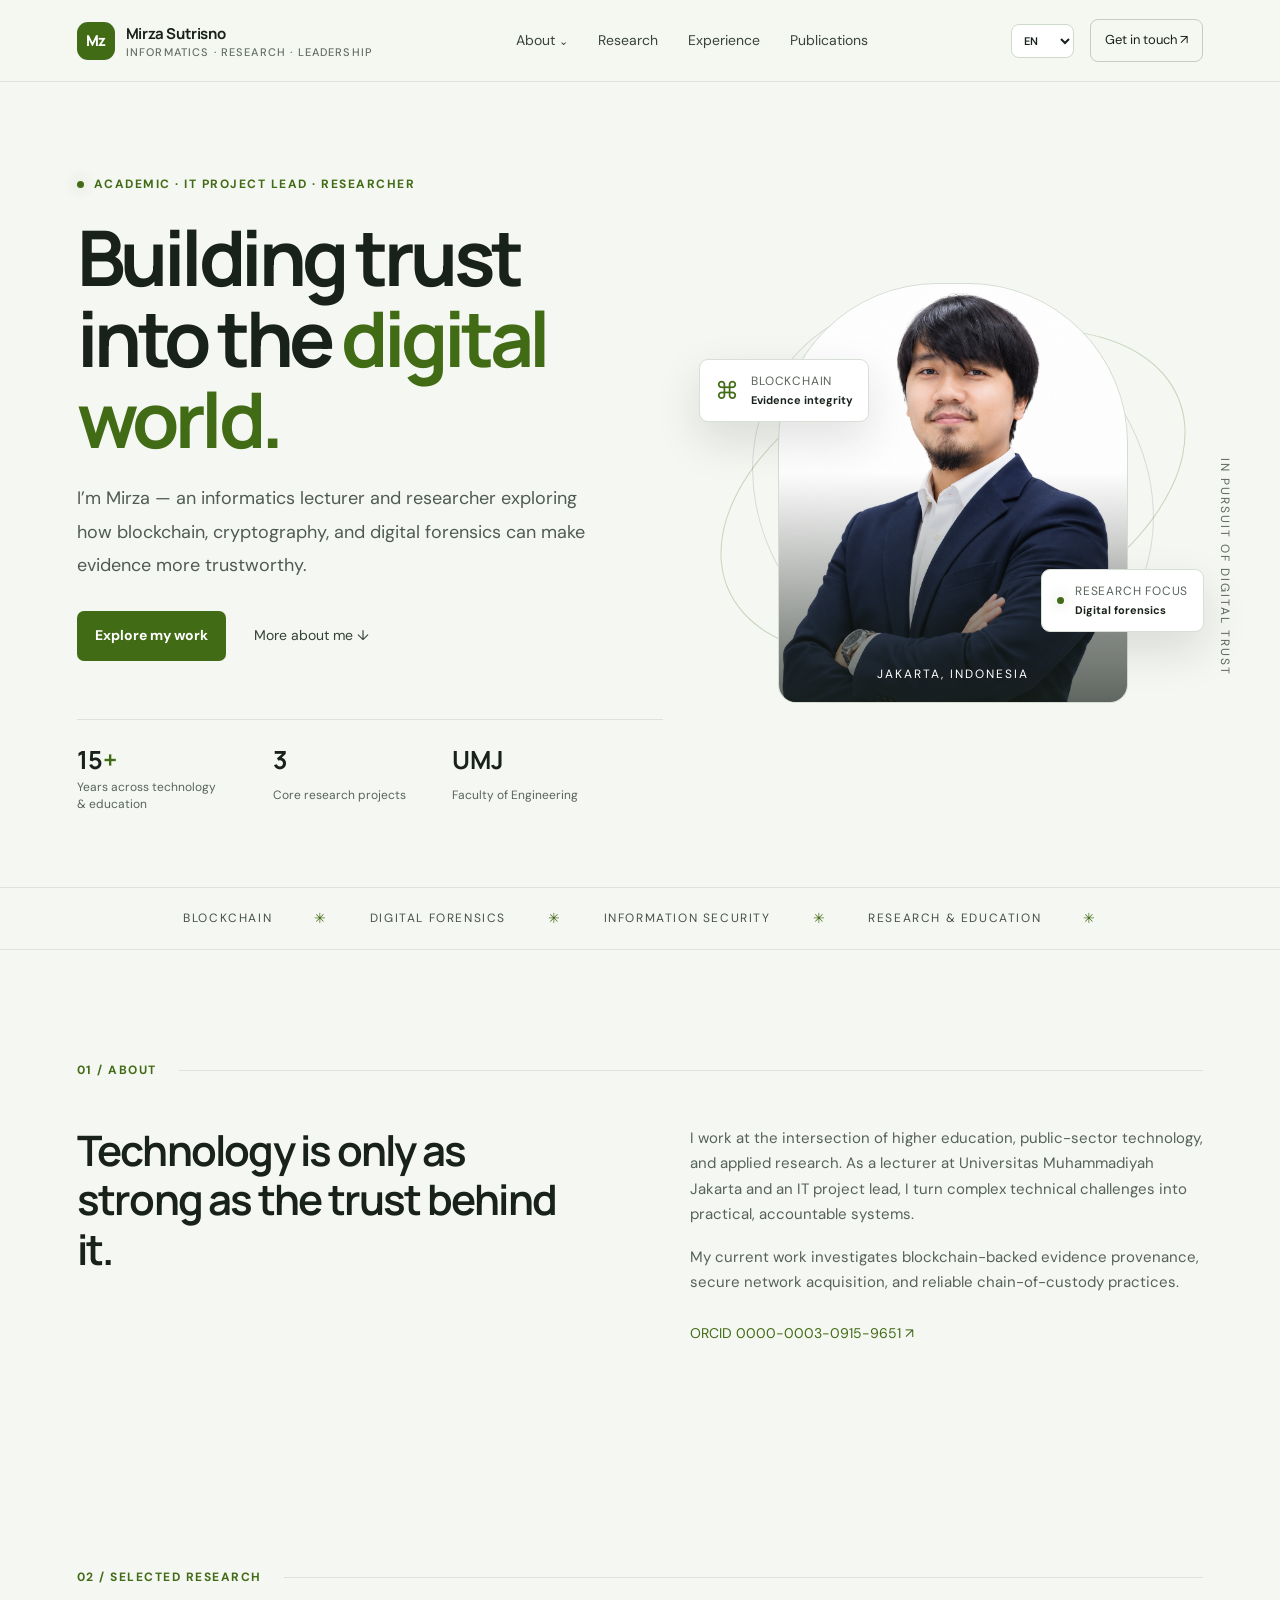
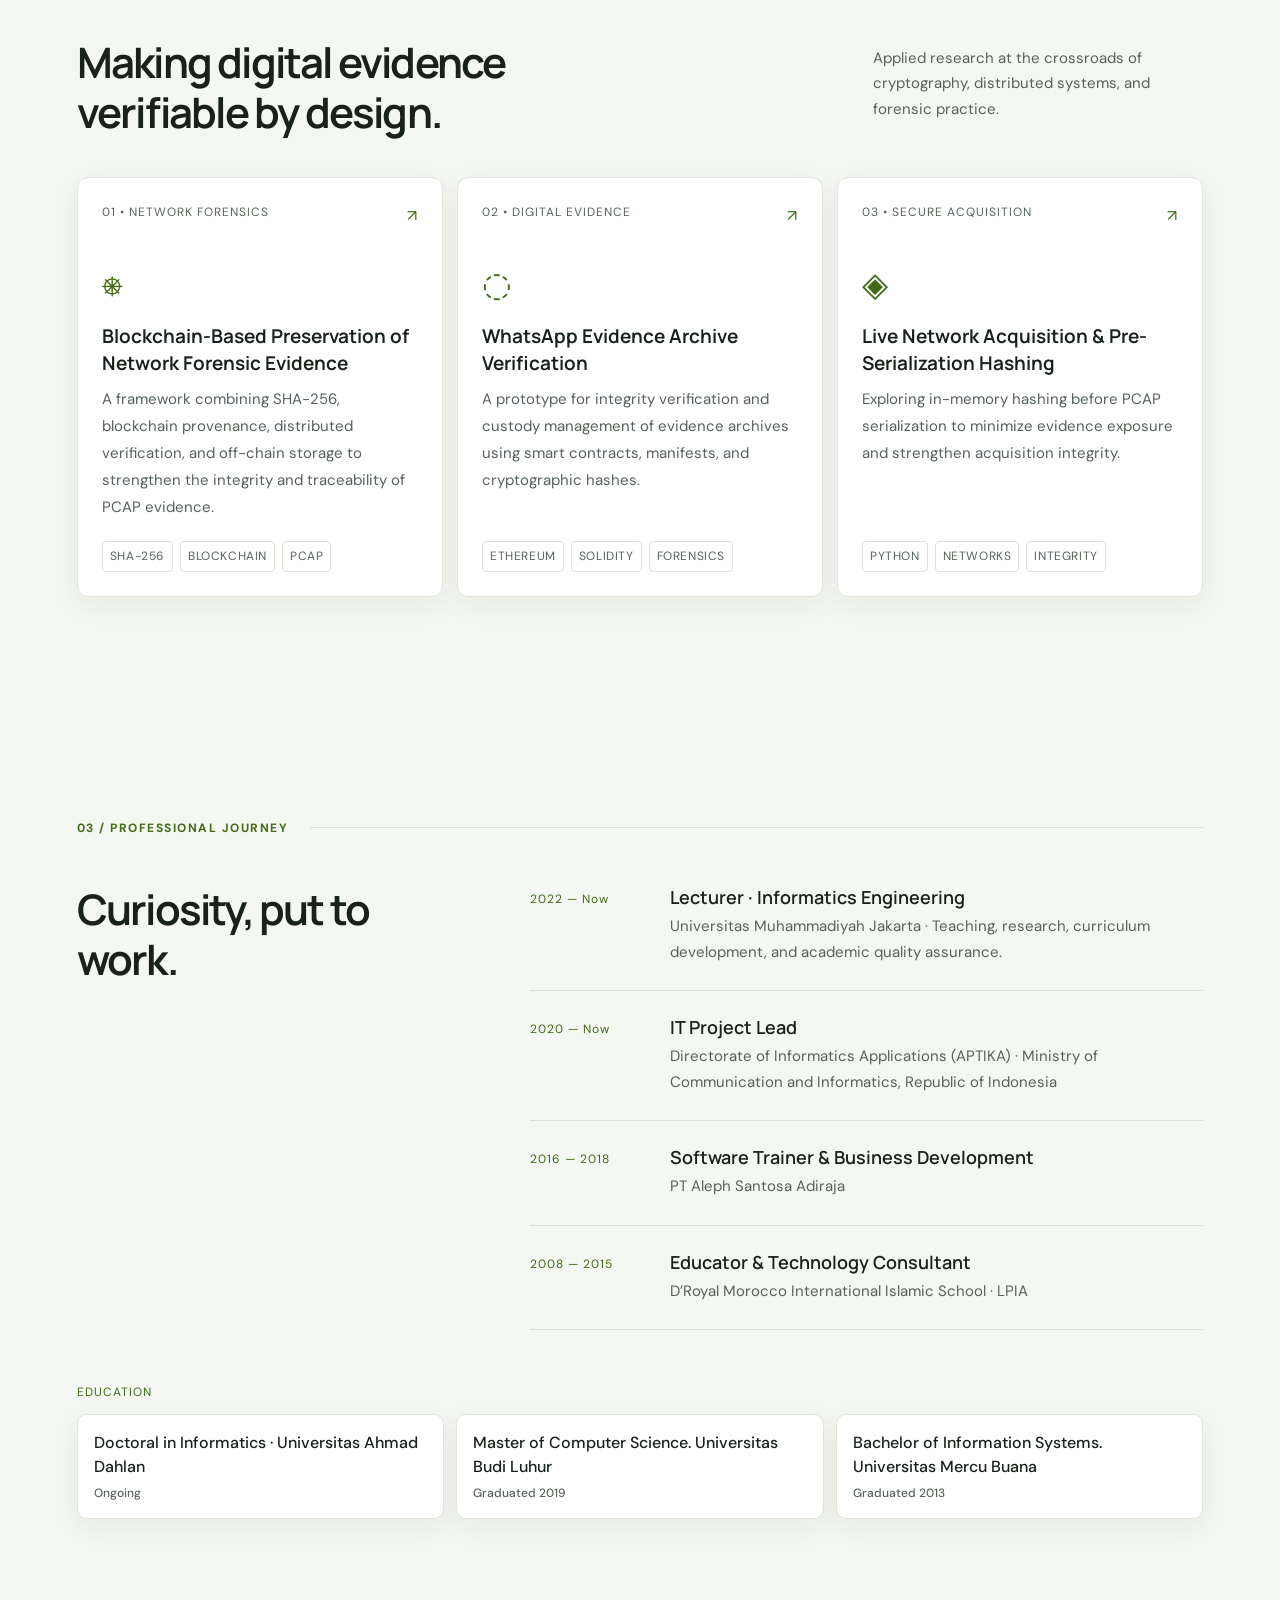
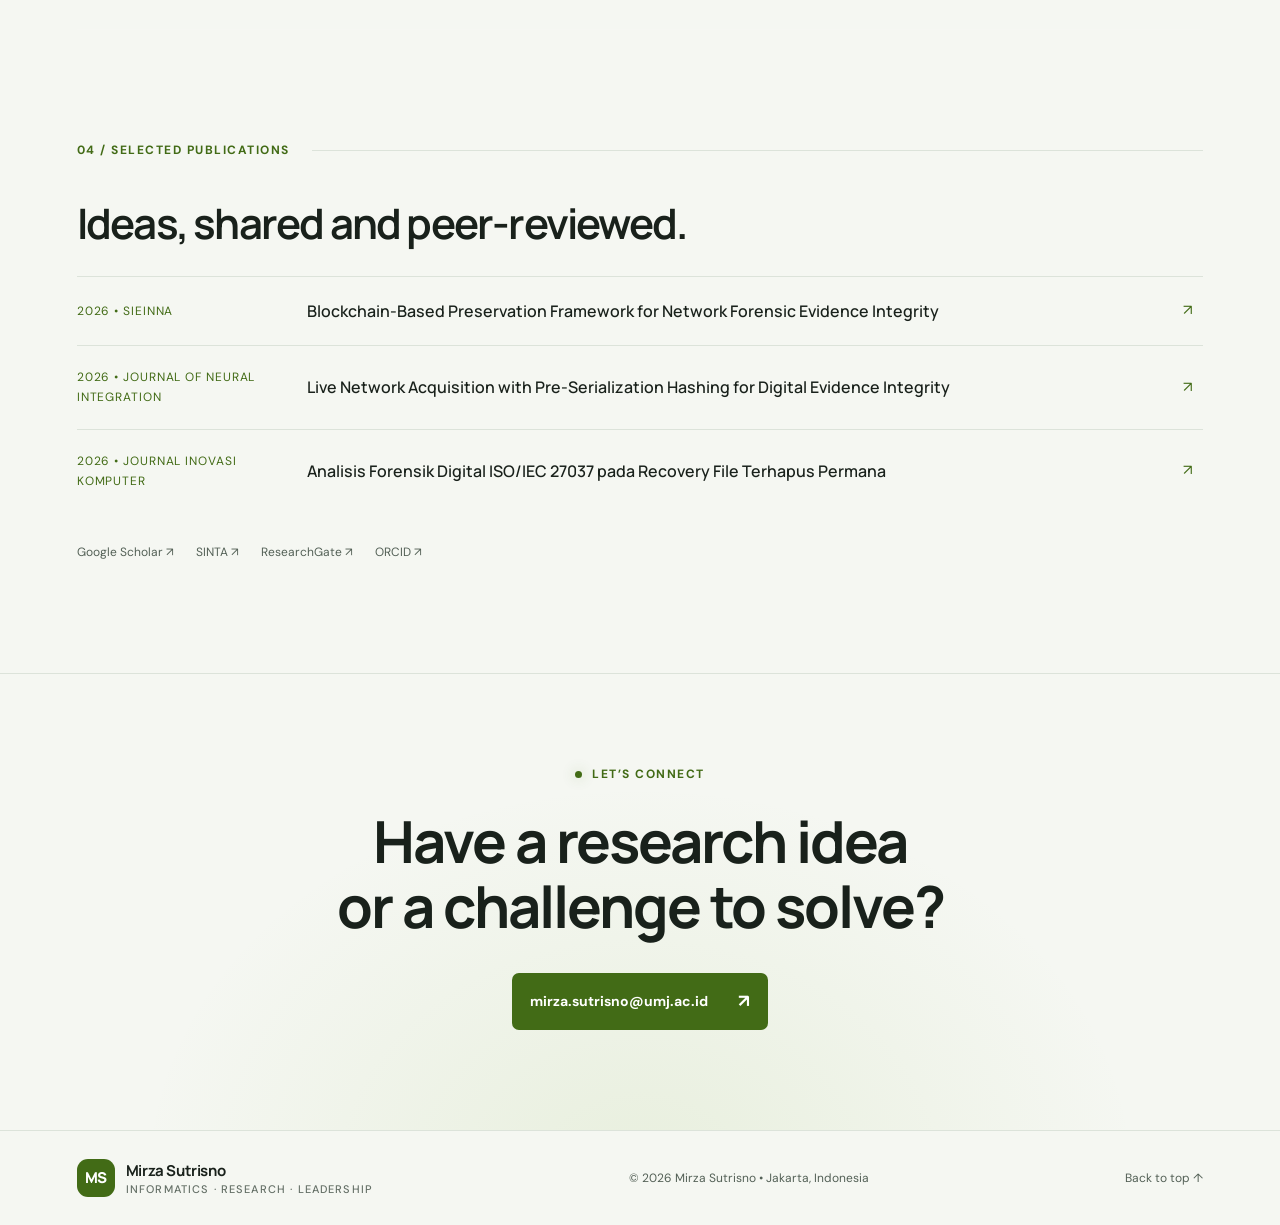
==== index.html @ 34cde89b "Remove education icons from the index page while preserving the page layout" ====
<!doctype html>
<html lang="en">
<head>
<meta charset="utf-8"><meta name="viewport" content="width=device-width, initial-scale=1"><meta name="theme-color" content="#111318"><meta name="description" content="Mirza Sutrisno — lecturer, IT project lead, and informatics researcher specializing in blockchain and digital forensics."><title>Mirza Sutrisno | Informatics, Integrity & Innovation</title><link rel="icon" type="image/png" href="favicon.png"><link rel="preconnect" href="https://fonts.googleapis.com"><link rel="preconnect" href="https://fonts.gstatic.com" crossorigin><link href="https://fonts.googleapis.com/css2?family=DM+Sans:wght@400;500;700;800&family=Manrope:wght@400;500;600;700;800&display=swap" rel="stylesheet"><link rel="stylesheet" href="assets/css/site.css?v=105f255"><script defer src="assets/js/site.js"></script>
<style>
.nav-dropdown{position:relative;display:inline-block}
.nav-dropdown>summary{list-style:none;cursor:pointer}
.nav-dropdown>summary::-webkit-details-marker{display:none}
.nav-dropdown>summary::after{content:'⌄';margin-left:.35em;font-size:.8em}
.nav-dropdown-menu{position:absolute;z-index:20;top:100%;left:0;min-width:9rem;padding:.45rem;background:var(--panel,#181a21);border:1px solid var(--line,#30323a);border-radius:.5rem;box-shadow:0 12px 30px #0006}
.nav-dropdown-menu a{display:block;padding:.6rem .75rem;white-space:nowrap}
.nav-dropdown-menu a:hover,.nav-dropdown-menu a:focus-visible{background:var(--line,#30323a);border-radius:.3rem}
</style>
</head>
<body><header class="top"><a class="brand" href="#home"><span class="brand-mark">Mz</span><span>Mirza Sutrisno<span class="brand-sub">INFORMATICS · RESEARCH · LEADERSHIP</span></span></a><nav><details class="nav-dropdown"><summary>About</summary><div class="nav-dropdown-menu"><a href="#about" data-i="navAbout">About</a><a href="teaching.html" data-i="navTeaching">Teaching</a></div></details><a href="#work" data-i="navWork">Research</a><a href="#experience" data-i="navExperience">Experience</a><a href="#publications" data-i="navPublications">Publications</a></nav><div class="tools"><select id="language" aria-label="Choose language"><option value="en">EN</option><option value="id">ID</option><option value="ar">عربي</option></select><a class="contact-btn" href="mailto:mirza.sutrisno@umj.ac.id" data-i="contact">Get in touch ↗</a><button class="menu" aria-label="Open menu">☰</button></div></header>
<main id="home"><section class="hero"><div class="hero-copy"><div class="eyebrow"><span class="dot"></span><span data-i="available">ACADEMIC · IT PROJECT LEAD · RESEARCHER</span></div><h1 data-i="headline">Building trust<br>into the <em>digital world.</em></h1><p class="lead" data-i="intro">I’m Mirza — an informatics lecturer and researcher exploring how blockchain, cryptography, and digital forensics can make evidence more trustworthy.</p><div class="hero-actions"><a class="primary" href="#work" data-i="explore">Explore my work <span>↗</span></a><a class="text-link" href="#about" data-i="more">More about me ↓</a></div><div class="metrics"><div><strong>15<span>+</span></strong><small data-i="years">Years across technology & education</small></div><div><strong>3</strong><small data-i="focus">Core research projects</small></div><div><strong>UMJ</strong><small data-i="faculty">Faculty of Engineering</small></div></div></div><div class="hero-art"><div class="orbit orbit-one"></div><div class="orbit orbit-two"></div><div class="portrait"><img src="assets/images/mirza.png" alt="Portrait of Mirza Sutrisno"><span class="portrait-tag">JAKARTA, INDONESIA</span></div><div class="float-card card-a"><span class="card-icon">⌘</span><span>BLOCKCHAIN<br><b>Evidence integrity</b></span></div><div class="float-card card-b"><span class="pulse"></span><span>RESEARCH FOCUS<br><b>Digital forensics</b></span></div><div class="vertical-label">IN PURSUIT OF DIGITAL TRUST</div></div></section>
<section class="ticker"><span>BLOCKCHAIN</span><i>✳</i><span>DIGITAL FORENSICS</span><i>✳</i><span>INFORMATION SECURITY</span><i>✳</i><span>RESEARCH & EDUCATION</span><i>✳</i></section>
<section class="section about" id="about"><div class="section-label"><span>01 / <span data-i="about">ABOUT</span></span><span class="rule"></span></div><div class="about-grid"><h2 data-i="aboutTitle">Technology is only as strong as the trust behind it.</h2><div><p data-i="aboutText">I work at the intersection of higher education, public-sector technology, and applied research. As a lecturer at Universitas Muhammadiyah Jakarta and an IT project lead, I turn complex technical challenges into practical, accountable systems.</p><p data-i="aboutText2">My current work investigates blockchain-backed evidence provenance, secure network acquisition, and reliable chain-of-custody practices.</p><a class="text-link" href="https://orcid.org/0000-0003-0915-9651" target="_blank" rel="noreferrer">ORCID 0000-0003-0915-9651 ↗</a></div></div></section>
<section class="section research" id="work"><div class="section-label"><span>02 / <span data-i="research">SELECTED RESEARCH</span></span><span class="rule"></span></div><div class="section-heading"><h2 data-i="researchTitle">Making digital evidence<br>verifiable by design.</h2><p data-i="researchLead">Applied research at the crossroads of cryptography, distributed systems, and forensic practice.</p></div><div class="projects"><article class="project"><div class="project-top"><span>01 • NETWORK FORENSICS</span><span>↗</span></div><div class="project-glyph">⎈</div><h3 data-i="proj1">Blockchain-Based Preservation of Network Forensic Evidence</h3><p data-i="proj1d">A framework combining SHA-256, blockchain provenance, distributed verification, and off-chain storage to strengthen the integrity and traceability of PCAP evidence.</p><div class="chips"><span>SHA-256</span><span>BLOCKCHAIN</span><span>PCAP</span></div></article><article class="project"><div class="project-top"><span>02 • DIGITAL EVIDENCE</span><span>↗</span></div><div class="project-glyph">◌</div><h3 data-i="proj2">WhatsApp Evidence Archive Verification</h3><p data-i="proj2d">A prototype for integrity verification and custody management of evidence archives using smart contracts, manifests, and cryptographic hashes.</p><div class="chips"><span>ETHEREUM</span><span>SOLIDITY</span><span>FORENSICS</span></div></article><article class="project"><div class="project-top"><span>03 • SECURE ACQUISITION</span><span>↗</span></div><div class="project-glyph">◈</div><h3 data-i="proj3">Live Network Acquisition & Pre-Serialization Hashing</h3><p data-i="proj3d">Exploring in-memory hashing before PCAP serialization to minimize evidence exposure and strengthen acquisition integrity.</p><div class="chips"><span>PYTHON</span><span>NETWORKS</span><span>INTEGRITY</span></div></article></div></section>
<section class="section experience" id="experience"><div class="section-label"><span>03 / <span data-i="journey">PROFESSIONAL JOURNEY</span></span><span class="rule"></span></div><div class="journey-grid"><h2 data-i="journeyTitle">Curiosity, put to work.</h2><div class="timeline"><article><time>2022 — Now</time><div><h3>Lecturer · Informatics Engineering</h3><p>Universitas Muhammadiyah Jakarta · Teaching, research, curriculum development, and academic quality assurance.</p></div></article><article><time>2020 — Now</time><div><h3>IT Project Lead</h3><p>Directorate of Informatics Applications (APTIKA) · Ministry of Communication and Informatics, Republic of Indonesia</p></div></article><article><time>2016 — 2018</time><div><h3>Software Trainer & Business Development</h3><p>PT Aleph Santosa Adiraja</p></div></article><article><time>2008 — 2015</time><div><h3>Educator & Technology Consultant</h3><p>D’Royal Morocco International Islamic School · LPIA</p></div></article></div></div><div class="education"><span data-i="education">EDUCATION</span><b>Doctoral in Informatics · Universitas Ahmad Dahlan <small>Ongoing</small></b><b>Master of Computer Science. Universitas Budi Luhur <small>Graduated 2019</small></b><b>Bachelor of Information Systems. Universitas Mercu Buana <small>Graduated 2013</small></b></div></section>
<section class="section publications" id="publications"><div class="section-label"><span>04 / <span data-i="pub">SELECTED PUBLICATIONS</span></span><span class="rule"></span></div><h2 data-i="pubTitle">Ideas, shared and peer-reviewed.</h2><a class="publication" href="https://doi.org/10.47637/sieinna.v7i1.2377" target="_blank" rel="noreferrer"><span>2026 • SIEINNA</span><b>Blockchain-Based Preservation Framework for Network Forensic Evidence Integrity</b><i>↗</i></a><a class="publication" href="https://garuda.kemdikbud.go.id/documents/detail/6599410" target="_blank" rel="noreferrer"><span>2026 • JOURNAL OF NEURAL INTEGRATION</span><b>Live Network Acquisition with Pre-Serialization Hashing for Digital Evidence Integrity</b><i>↗</i></a><a class="publication" href="https://doi.org/10.71200/hnkx0k70" target="_blank" rel="noreferrer"><span>2026 • JOURNAL INOVASI KOMPUTER</span><b>Analisis Forensik Digital ISO/IEC 27037 pada Recovery File Terhapus Permana</b><i>↗</i></a><div class="profile-links"><a href="https://scholar.google.com/citations?hl=en&amp;user=tQG1NGcAAAJ" target="_blank" rel="noreferrer">Google Scholar ↗</a><a href="https://sinta.kemdikbud.go.id/authors/profile/6829039/" target="_blank" rel="noreferrer">SINTA ↗</a><a href="https://www.researchgate.net/profile/Mirza-Sutrisno" target="_blank" rel="noreferrer">ResearchGate ↗</a><a href="https://orcid.org/0000-0003-0915-9651" target="_blank" rel="noreferrer">ORCID ↗</a></div></section>
<section class="closing"><div class="eyebrow"><span class="dot"></span><span data-i="connect">LET’S CONNECT</span></div><h2 data-i="closing">Have a research idea<br>or a challenge to solve?</h2><a href="mailto:mirza.sutrisno@umj.ac.id" class="primary">mirza.sutrisno@umj.ac.id <span>↗</span></a></section></main><footer><a class="brand" href="#home"><span class="brand-mark">MS</span><span>Mirza Sutrisno<span class="brand-sub">INFORMATICS · RESEARCH · LEADERSHIP</span></span></a><span>© <span id="year"></span> Mirza Sutrisno • Jakarta, Indonesia</span><a href="#home" data-i="top">Back to top ↗</a></footer><button id="back-to-top" type="button" aria-label="Scroll back to top" title="Scroll back to top">↗</button></body>
</html>
---- assets/css/site.css ----
@import url('https://fonts.googleapis.com/css2?family=DM+Sans:wght@400;500;600;700&family=Manrope:wght@400;500;600;700;800&display=swap');
:root{--bg:#111318;--panel:#181a21;--text:#f2f2ee;--muted:#a2a4ae;--line:#30323a;--lime:#c7f36a;--mono:'DM Sans',sans-serif;--display:'Manrope',sans-serif}*{box-sizing:border-box}html{scroll-behavior:smooth;scroll-padding-top:90px}body{margin:0;background:var(--bg);color:var(--text);font-family:var(--mono);font-size:15px;line-height:1.7}a{color:inherit;text-decoration:none}.top{height:82px;padding:0 max(calc((100vw - 1200px)/2),6%);display:flex;align-items:center;justify-content:space-between;border-bottom:1px solid #ffffff12;position:sticky;top:0;background:#111318ed;backdrop-filter:blur(14px);z-index:10}.brand{display:flex;align-items:center;gap:11px;font:700 15px var(--display);letter-spacing:-.4px}.brand-mark{width:38px;height:38px;border-radius:11px;background:var(--lime);color:#151710;display:grid;place-items:center;font-weight:800}.brand-sub{display:block;font:500 8px var(--mono);color:var(--muted);letter-spacing:1.15px;margin-top:1px}.top nav{display:flex;gap:30px;color:#c8c8cc;font-size:12px}.top nav a:hover,.text-link:hover{color:var(--lime)}.tools{display:flex;align-items:center;gap:16px}select{background:#202127;color:var(--text);border:1px solid var(--line);border-radius:8px;padding:8px;font:600 11px var(--mono)}.contact-btn{border:1px solid #ffffff30;padding:9px 14px;border-radius:8px;font-size:11px}.contact-btn:hover{background:var(--lime);color:#111}.menu{display:none}.hero{max-width:1200px;margin:auto;min-height:660px;padding:92px 0 74px;display:grid;grid-template-columns:1.08fr .92fr;align-items:center;gap:40px}.eyebrow{color:var(--lime);letter-spacing:1.5px;font-size:10px;font-weight:700;display:flex;align-items:center;gap:10px}.dot,.pulse{width:7px;height:7px;border-radius:50%;background:var(--lime);box-shadow:0 0 14px #c7f36a9c}.hero h1{font:700 clamp(48px,6vw,78px)/1.05 var(--display);letter-spacing:-4.5px;margin:23px 0}.hero h1 em{font-style:normal;color:var(--lime)}.lead{max-width:510px;font-size:16px;color:#b7b8bf;line-height:1.85}.hero-actions{display:flex;align-items:center;gap:28px;margin-top:29px}.primary{display:inline-flex;align-items:center;gap:30px;padding:13px 18px;background:var(--lime);color:#171a11;border-radius:7px;font-size:12px;font-weight:700}.primary span{font-size:18px}.text-link{font-size:12px;color:#ddd}.metrics{display:flex;gap:46px;border-top:1px solid var(--line);margin-top:58px;padding-top:22px}.metrics div{display:grid;gap:2px}.metrics strong{font:700 25px var(--display)}.metrics strong span{color:var(--lime)}.metrics small{font-size:10px;color:var(--muted);max-width:125px;line-height:1.4}.hero-art{height:440px;position:relative;display:grid;place-items:center}.portrait{width:310px;height:370px;position:relative;z-index:1;overflow:hidden;border-radius:160px 160px 18px 18px;background:#252932;border:1px solid #ffffff20}.portrait img{width:100%;height:100%;object-fit:cover;object-position:center 25%;filter:grayscale(100%);opacity:.87}.portrait:after{content:'';position:absolute;inset:45% 0 0;background:linear-gradient(transparent,#111318)}.portrait-tag{position:absolute;bottom:18px;left:0;right:0;text-align:center;z-index:2;font-size:9px;letter-spacing:2px;color:#e1e2da}.orbit{position:absolute;border:1px solid #c7f36a31;border-radius:50%;transform:rotate(-23deg)}.orbit-one{width:490px;height:290px}.orbit-two{width:420px;height:370px;transform:rotate(38deg);border-color:#ffffff13}.float-card{position:absolute;z-index:3;background:#23252b;border:1px solid #ffffff1b;padding:12px 15px;border-radius:9px;display:flex;align-items:center;gap:11px;box-shadow:0 18px 45px #0006;font-size:8px;letter-spacing:.8px;color:#a9aab1;line-height:1.55}.float-card b{font-size:11px;color:#f4f4f0;letter-spacing:0}.card-icon{font-size:24px;color:var(--lime)}.card-a{left:-4px;top:86px}.card-b{right:-1px;bottom:81px}.pulse{display:inline-block}.vertical-label{position:absolute;right:-32px;top:42%;writing-mode:vertical-rl;letter-spacing:2px;font-size:8px;color:#797b84}.ticker{border-block:1px solid var(--line);display:flex;align-items:center;justify-content:center;gap:42px;padding:19px 5%;color:#bfc0c5;font-size:9px;letter-spacing:1.6px;white-space:nowrap;overflow:hidden}.ticker i{font-style:normal;color:var(--lime);font-size:14px}.section{max-width:1200px;margin:auto;padding:110px 0}.section-label{display:flex;align-items:center;gap:22px;font-size:9px;letter-spacing:1.5px;color:var(--lime);font-weight:700}.rule{height:1px;background:var(--line);flex:1}.about-grid{display:grid;grid-template-columns:1fr 1fr;gap:100px;margin-top:45px}.section h2{font:650 42px/1.18 var(--display);letter-spacing:-1.8px;margin:0}.about-grid p{color:#aeb0b8;margin:0 0 17px;font-size:14px}.about-grid .text-link{display:inline-block;margin-top:9px;color:var(--lime)}.research{border-top:1px solid #ffffff0c}.section-heading{display:flex;align-items:end;justify-content:space-between;margin:43px 0 40px}.section-heading p{max-width:330px;color:var(--muted);font-size:12px}.projects{display:grid;grid-template-columns:repeat(3,1fr);gap:14px}.project{background:var(--panel);border:1px solid #ffffff0d;border-radius:11px;padding:24px;min-height:320px;display:flex;flex-direction:column;transition:transform .2s,border-color .2s}.project:hover{transform:translateY(-4px);border-color:#c7f36a70}.project-top{display:flex;justify-content:space-between;color:#a2a4ab;font-size:8px;letter-spacing:1px}.project-top span+span{color:var(--lime);font-size:16px}.project-glyph{font-size:34px;color:var(--lime);margin:27px 0 9px}.project h3{font:650 17px/1.4 var(--display);margin:0 0 10px}.project p{color:#a2a4ab;font-size:11px;line-height:1.8;margin:0 0 20px}.chips{margin-top:auto;display:flex;gap:7px;flex-wrap:wrap}.chips span{font-size:8px;color:#c9cbd0;border:1px solid #ffffff1a;padding:4px 7px;border-radius:4px;letter-spacing:.6px}.experience{border-top:1px solid #ffffff0c}.journey-grid{display:grid;grid-template-columns:.7fr 1.3fr;gap:90px;margin-top:47px}.timeline article{display:grid;grid-template-columns:120px 1fr;gap:20px;padding:0 0 25px;margin-bottom:24px;border-bottom:1px solid var(--line)}.timeline time{font-size:9px;color:var(--lime);letter-spacing:1px;padding-top:4px}.timeline h3{font:600 16px var(--display);margin:0 0 5px}.timeline p{font-size:11px;color:var(--muted);margin:0}.education{margin:12px 0 0 41%;border-top:1px solid var(--line);padding-top:20px;display:flex;align-items:center;gap:26px;font-size:11px}.education>span{color:var(--lime);font-size:9px;letter-spacing:1px}.education b{font-weight:500;font-size:16px;position:relative;padding-left:48px;min-height:40px}.education .education-icon{position:absolute;left:0;top:50%;transform:translateY(-50%);width:36px;height:36px;object-fit:contain}.education small{display:block;color:var(--muted);font-size:13px}.publications{border-top:1px solid #ffffff0c}.publications h2{margin:38px 0 28px}.publication{display:grid;grid-template-columns:210px 1fr 20px;gap:20px;align-items:center;padding:21px 0;border-top:1px solid var(--line)}.publication span{font-size:8px;color:var(--lime);letter-spacing:.9px}.publication b{font:550 14px var(--display)}.publication i{font-style:normal;color:var(--lime)}.publication:hover b{color:var(--lime)}.profile-links{display:flex;gap:22px;margin-top:30px}.profile-links a{font-size:10px;color:#aeb0b8}.profile-links a:hover{color:var(--lime)}.closing{border-top:1px solid var(--line);text-align:center;padding:90px 20px 100px;background:radial-gradient(ellipse at 50% 110%,#c7f36a12,transparent 55%)}.closing .eyebrow{justify-content:center}.closing h2{font:700 clamp(38px,5vw,58px)/1.12 var(--display);letter-spacing:-2px;margin:25px 0}.closing .primary{margin-top:9px}footer{border-top:1px solid var(--line);min-height:95px;padding:20px max(calc((100vw - 1200px)/2),6%);display:flex;justify-content:space-between;align-items:center}footer>span,footer>a:last-child{font-size:9px;color:var(--muted)}[dir=rtl] body{text-align:right}[dir=rtl] .hero,[dir=rtl] .about-grid,[dir=rtl] .journey-grid{direction:rtl}[dir=rtl] .hero-art{direction:ltr}[dir=rtl] .card-a{left:auto;right:-4px}[dir=rtl] .card-b{right:auto;left:-1px}[dir=rtl] .vertical-label{right:auto;left:-32px}[dir=rtl] .timeline article{grid-template-columns:1fr 120px}[dir=rtl] .education{margin:12px 0 0 0;margin-right:41%}@media(max-width:1280px){.hero,.section{margin-left:6%;margin-right:6%}}@media(max-width:760px){.top{height:70px;padding:0 5%}.top nav{display:none;position:absolute;top:69px;left:0;right:0;background:#17191f;padding:20px 6%;flex-direction:column;gap:18px}.top nav.open{display:flex}.contact-btn{display:none}.menu{display:block;color:white;background:none;border:0;font-size:20px}.hero{padding:62px 0 50px;grid-template-columns:1fr;gap:5px}.hero h1{font-size:56px;letter-spacing:-3px}.hero-art{height:370px;max-width:490px;width:100%;margin:auto}.portrait{width:260px;height:315px}.orbit-one{width:380px;height:240px}.orbit-two{width:330px;height:290px}.card-a{left:0}.card-b{right:0}.metrics{gap:22px;margin-top:40px}.metrics small{font-size:9px}.ticker{justify-content:flex-start;gap:25px}.section{padding:76px 0}.about-grid,.journey-grid{grid-template-columns:1fr;gap:22px}.section h2{font-size:34px}.section-heading{display:block}.projects{grid-template-columns:1fr}.project{min-height:270px}.education{margin:20px 0 0!important;flex-wrap:wrap}.publication{grid-template-columns:1fr 18px;gap:5px}.publication span{grid-column:1}.publication b{grid-column:1}.publication i{grid-column:2;grid-row:1/3}.timeline article{grid-template-columns:95px 1fr;gap:12px}.vertical-label{right:-12px}.closing{padding:72px 5%}footer{padding:20px 5%;gap:14px;flex-wrap:wrap}footer>span{order:3;width:100%}}#back-to-top{position:fixed;right:26px;bottom:26px;z-index:20;width:48px;height:48px;border:1px solid #ffffff30;border-radius:50%;background:var(--lime);color:#171a11;font:700 24px/1 var(--display);box-shadow:0 8px 24px #0007;cursor:pointer;opacity:0;visibility:hidden;transform:translateY(10px);transition:opacity .2s,transform .2s,visibility .2s}#back-to-top.visible{opacity:1;visibility:visible;transform:translateY(0)}#back-to-top:hover{background:#d8ffa0;transform:translateY(-3px)}#back-to-top:focus-visible{outline:3px solid #fff;outline-offset:3px}[dir=rtl] #back-to-top{right:auto;left:26px}@media(max-width:760px){#back-to-top{right:16px;bottom:16px;width:44px;height:44px}[dir=rtl] #back-to-top{right:auto;left:16px}}:root{--bg:#f5f7f2;--panel:#ffffff;--text:#19211b;--muted:#58635d;--line:#dce3da;--lime:#426b16}body{background:var(--bg);color:var(--text)}.top{background:#f5f7f2ed;border-bottom-color:#19211b18}.top nav{color:#39443b}.brand-sub{color:#657067}.hero h1 em{color:#426b16}.lead{color:#4f5b52;font-size:18px}.text-link{color:#334036}.portrait{background:#e3e8df;border-color:#d5ddd2}.portrait img{filter:none;opacity:1}.portrait:after{background:linear-gradient(transparent,#182119b0)}.portrait-tag{color:#fff}.float-card{background:#fff;border-color:#d8dfd6;color:#59645b;box-shadow:0 18px 45px #17221520}.float-card b{color:#19211b}.card-icon{color:#426b16}.vertical-label{color:#5e695f}.ticker{color:#465249;border-color:var(--line)}.about-grid p,.project p,.timeline p,.section-heading p{color:#566259}.project{background:#fff;border-color:#e0e6de;box-shadow:0 8px 28px #1a271010}.project:hover{border-color:#8aae69}.project-top,.chips span{color:#59645b}.chips span{border-color:#dbe2d8}.timeline article{border-bottom-color:var(--line)}.education{border-top-color:var(--line)}.publication{border-top-color:var(--line)}.profile-links a{color:#536056}.closing{border-top-color:var(--line);background:radial-gradient(ellipse at 50% 110%,#8fb95020,transparent 55%)}footer{border-top-color:var(--line)}footer>span,footer>a:last-child{color:#536056}.orbit-one{border-color:#426b1640}.orbit-two{border-color:#19211b20}.contact-btn{border-color:#19211b35}.contact-btn:hover{background:#426b16;color:#fff}.primary{background:#426b16;color:#fff}.primary:hover{background:#345710}.brand-mark{background:#426b16;color:#fff}.dot,.pulse{background:#426b16;box-shadow:0 0 14px #426b1655}.section-label,.eyebrow,.timeline time,.education>span,.publication span,.project-top span+span,.project-glyph,.profile-links a:hover,.about-grid .text-link{color:#426b16}.project h3,.timeline h3,.publication b{color:#19211b}.publication:hover b{color:#426b16}select{background:#fff;color:#19211b;border-color:#cfd8cd}.menu{color:#19211b}.section{color:var(--text)}.brand{color:var(--text)}.brand-sub{font-size:11px}.top nav{font-size:14px}.contact-btn{font-size:13px}.eyebrow,.section-label,.timeline time,.education>span,.publication span,.project-top,.chips span,.metrics small,.float-card,.vertical-label,.portrait-tag,.profile-links a,footer>span,footer>a:last-child{font-size:12px}.metrics small{max-width:150px}.project p,.timeline p,.about-grid p,.section-heading p{font-size:15px}.project h3{font-size:19px}.timeline h3{font-size:18px}.publication b{font-size:16px}.primary,.text-link{font-size:14px}.brand-mark{flex:none}#back-to-top{background:#426b16;color:#fff}#back-to-top:hover{background:#345710}@media(max-width:760px){.top nav{background:#fff}.lead{font-size:17px}.project p,.timeline p,.about-grid p,.section-heading p{font-size:15px}}.ticker{font-size:12px}.education small{font-size:12px}.metrics small{font-size:12px}.project-top{font-size:12px}.publication span{font-size:12px}.education{margin:28px 0 0!important;display:grid;grid-template-columns:repeat(3,minmax(0,1fr));gap:12px;border:0;padding:0}.education>span{grid-column:1/-1}.education b{display:block;background:#fff;border:1px solid #e0e6de;border-radius:10px;padding:16px;line-height:1.5;box-shadow:0 8px 28px #1a271010}.education small{margin-top:5px;color:#59645b}.portrait{width:350px;height:420px}@media(max-width:760px){.education{grid-template-columns:1fr}.education>span{grid-column:1}.portrait{width:285px;height:342px}.hero-art{display:flex;flex-direction:column;justify-content:flex-start;align-items:center;height:auto;min-height:0;gap:14px}.hero-art .orbit,.hero-art .vertical-label{display:none}.hero-art .portrait{flex:none;order:0}.hero-art .float-card{position:relative;inset:auto;z-index:1;width:min(100%,285px);min-height:54px;justify-content:center;text-align:center}.hero-art .card-a{order:1}.hero-art .card-b{order:2}}
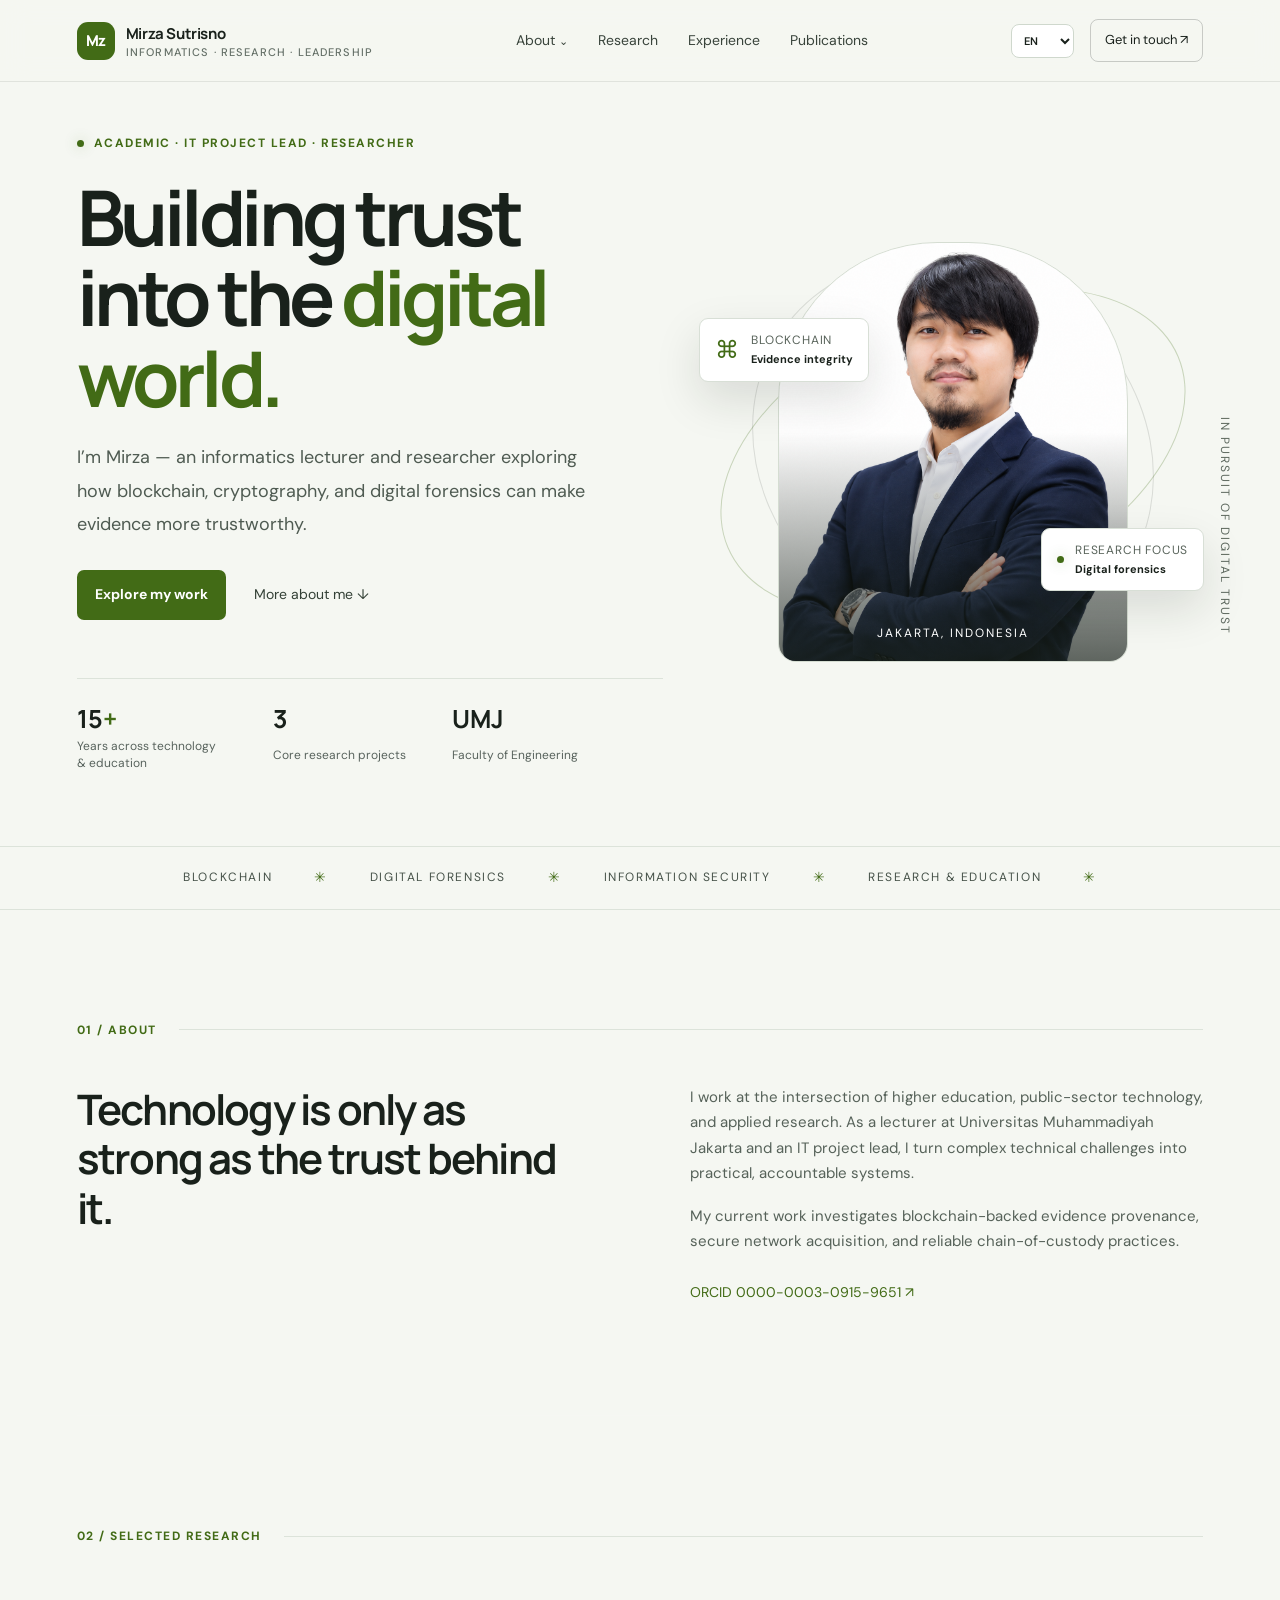
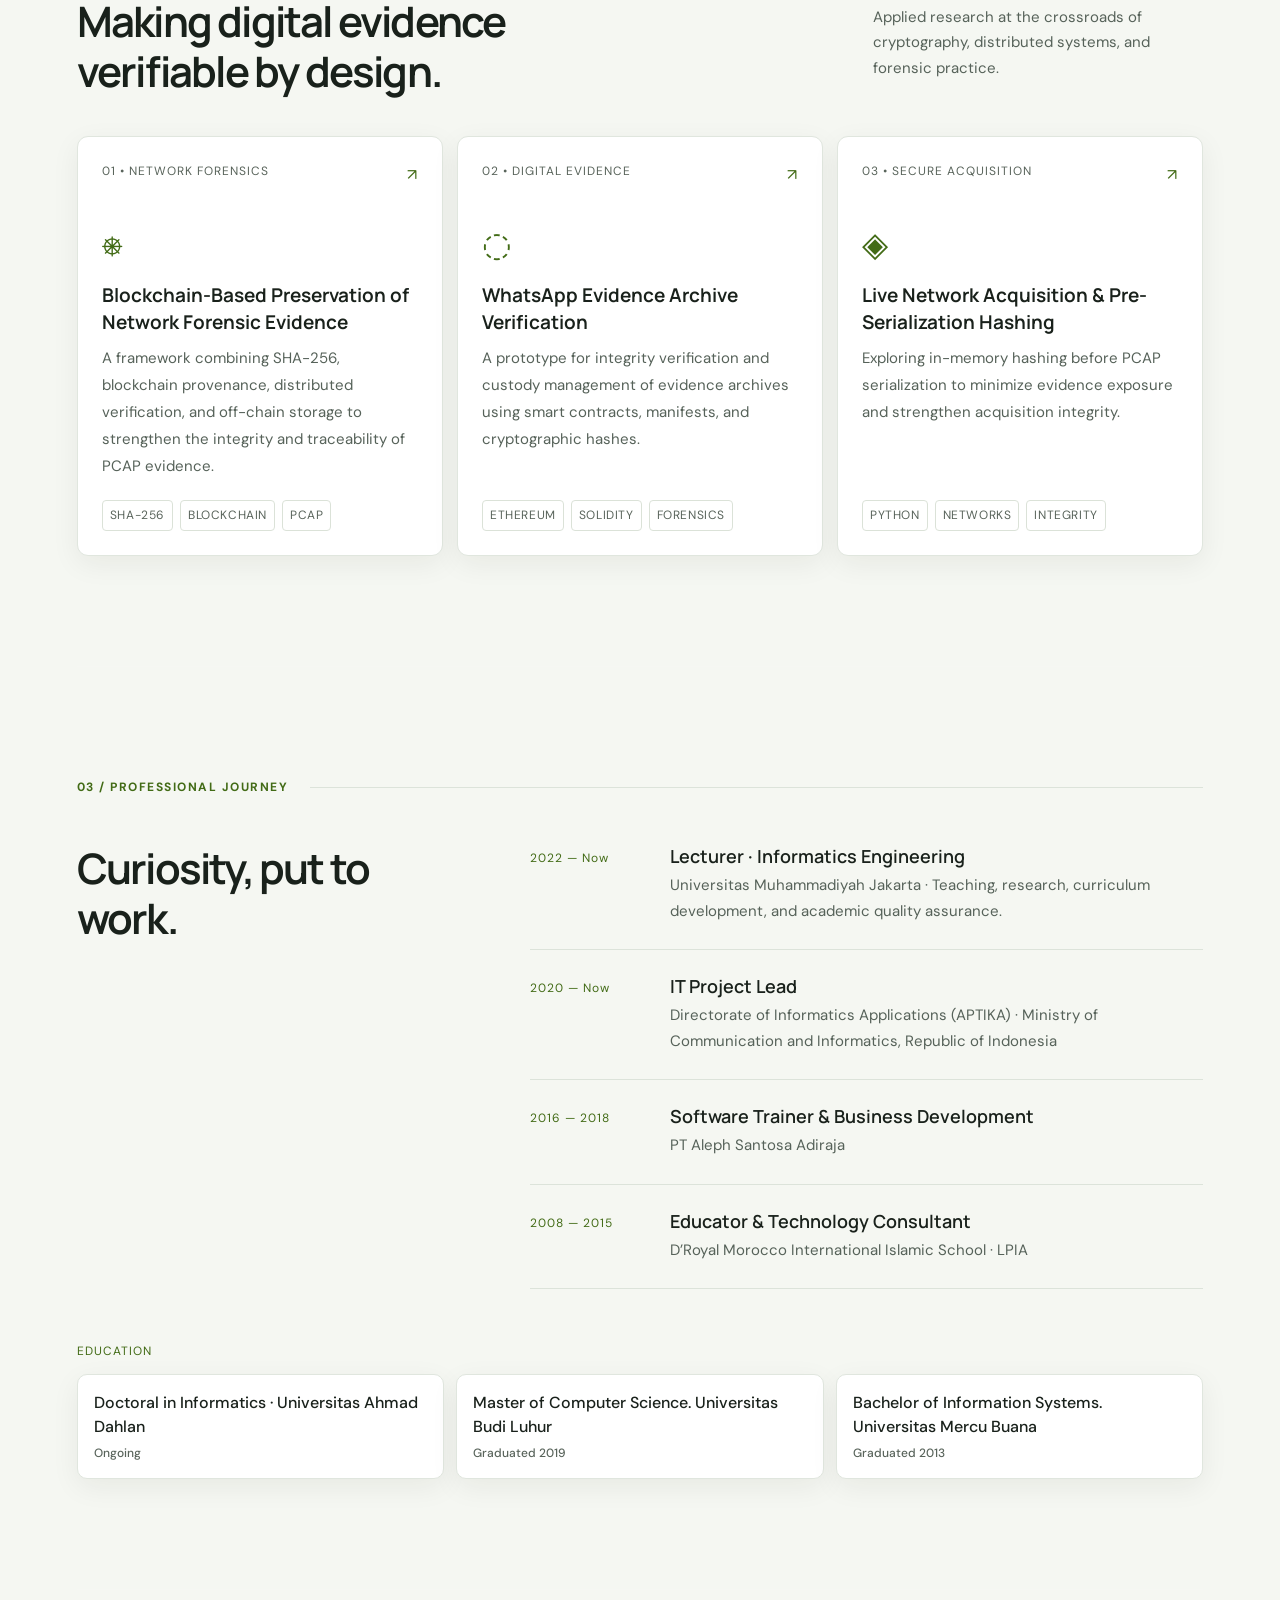
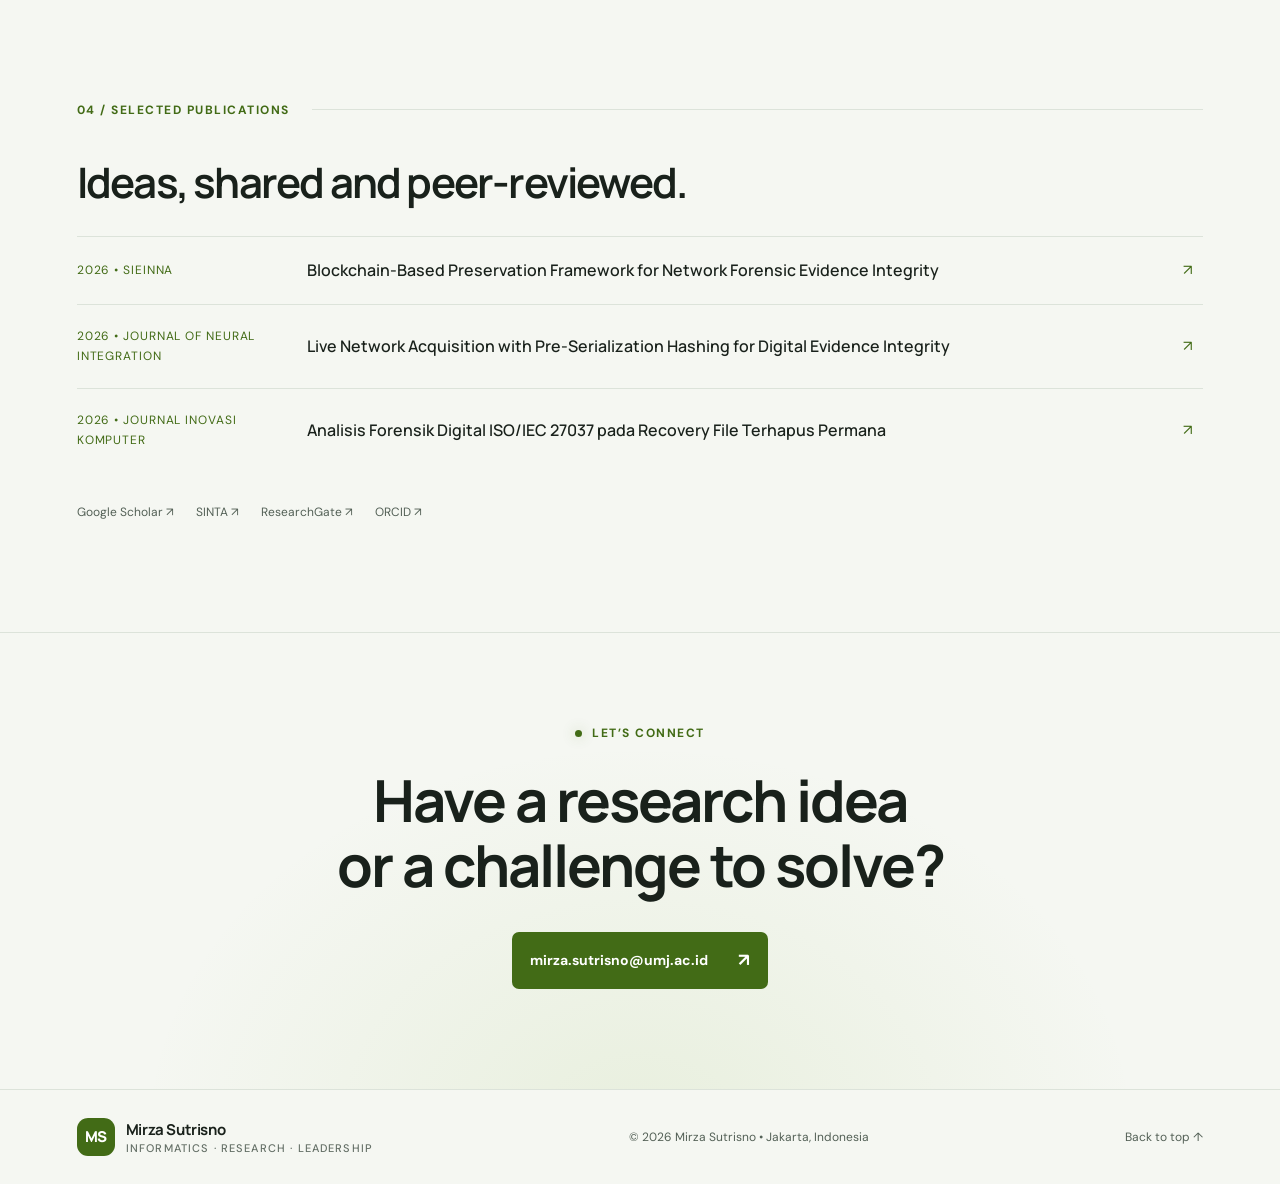
==== commit b32a98c9: "Tighten homepage hero spacing below header" ====
--- a/index.html
+++ b/index.html
@@ -10,6 +10,7 @@
 .nav-dropdown-menu{position:absolute;z-index:20;top:100%;left:0;min-width:9rem;padding:.45rem;background:var(--panel,#181a21);border:1px solid var(--line,#30323a);border-radius:.5rem;box-shadow:0 12px 30px #0006}
 .nav-dropdown-menu a{display:block;padding:.6rem .75rem;white-space:nowrap}
 .nav-dropdown-menu a:hover,.nav-dropdown-menu a:focus-visible{background:var(--line,#30323a);border-radius:.3rem}
+.hero{padding-top:clamp(2rem,4vw,3.5rem)}
 </style>
 </head>
 <body><header class="top"><a class="brand" href="#home"><span class="brand-mark">Mz</span><span>Mirza Sutrisno<span class="brand-sub">INFORMATICS · RESEARCH · LEADERSHIP</span></span></a><nav><details class="nav-dropdown"><summary>About</summary><div class="nav-dropdown-menu"><a href="#about" data-i="navAbout">About</a><a href="teaching.html" data-i="navTeaching">Teaching</a></div></details><a href="#work" data-i="navWork">Research</a><a href="#experience" data-i="navExperience">Experience</a><a href="#publications" data-i="navPublications">Publications</a></nav><div class="tools"><select id="language" aria-label="Choose language"><option value="en">EN</option><option value="id">ID</option><option value="ar">عربي</option></select><a class="contact-btn" href="mailto:mirza.sutrisno@umj.ac.id" data-i="contact">Get in touch ↗</a><button class="menu" aria-label="Open menu">☰</button></div></header>
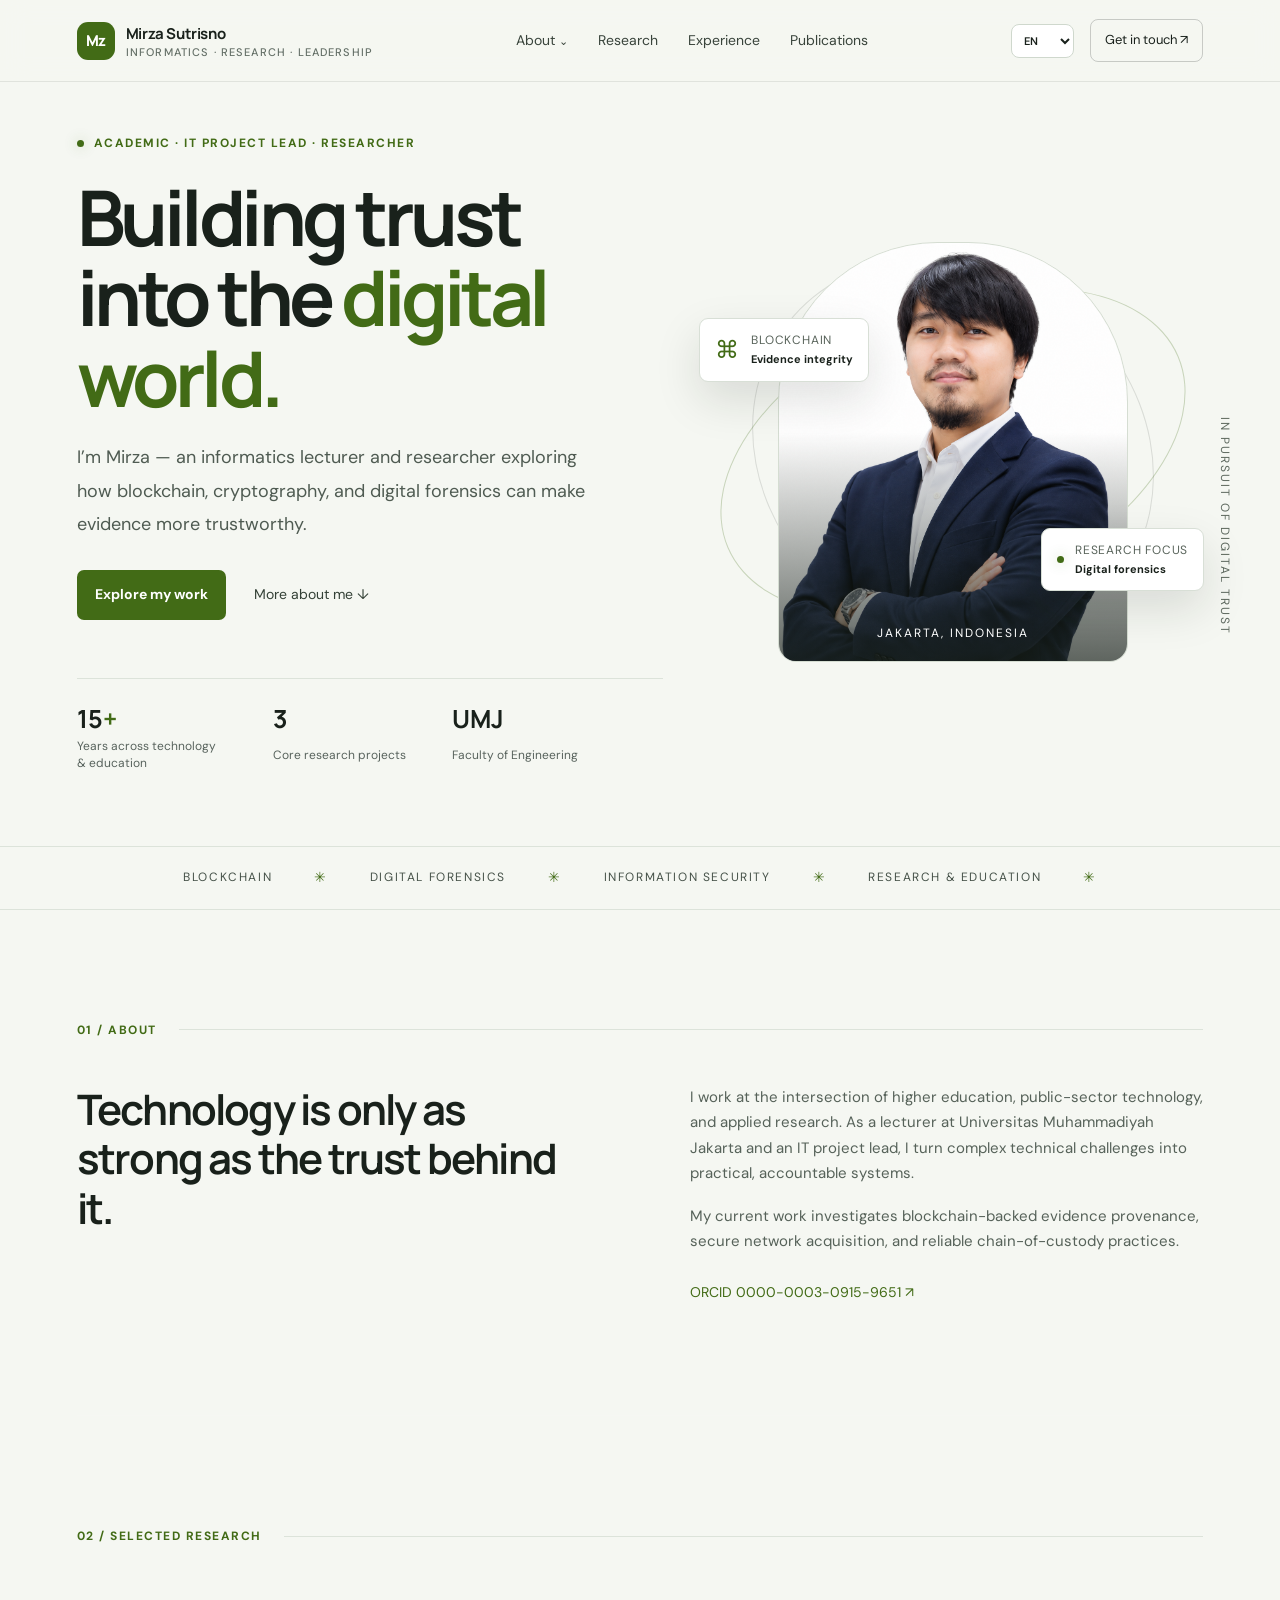
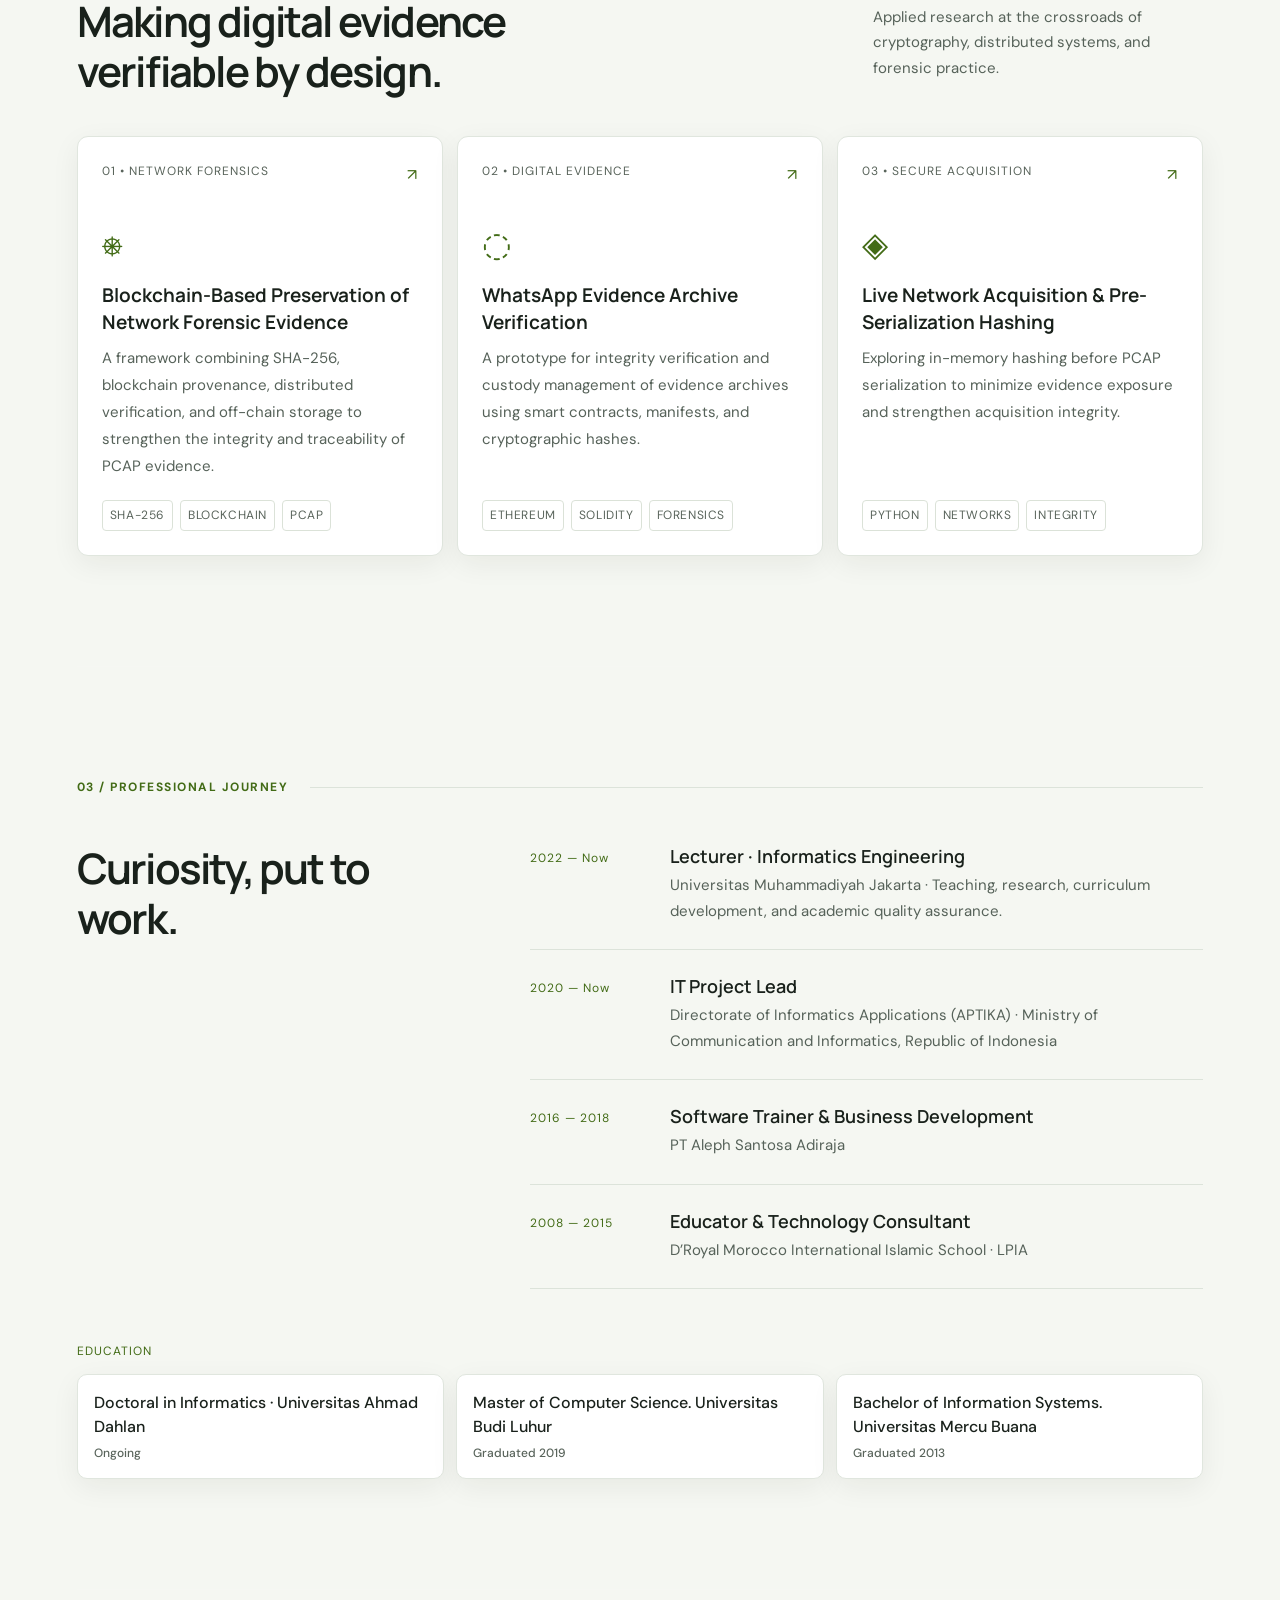
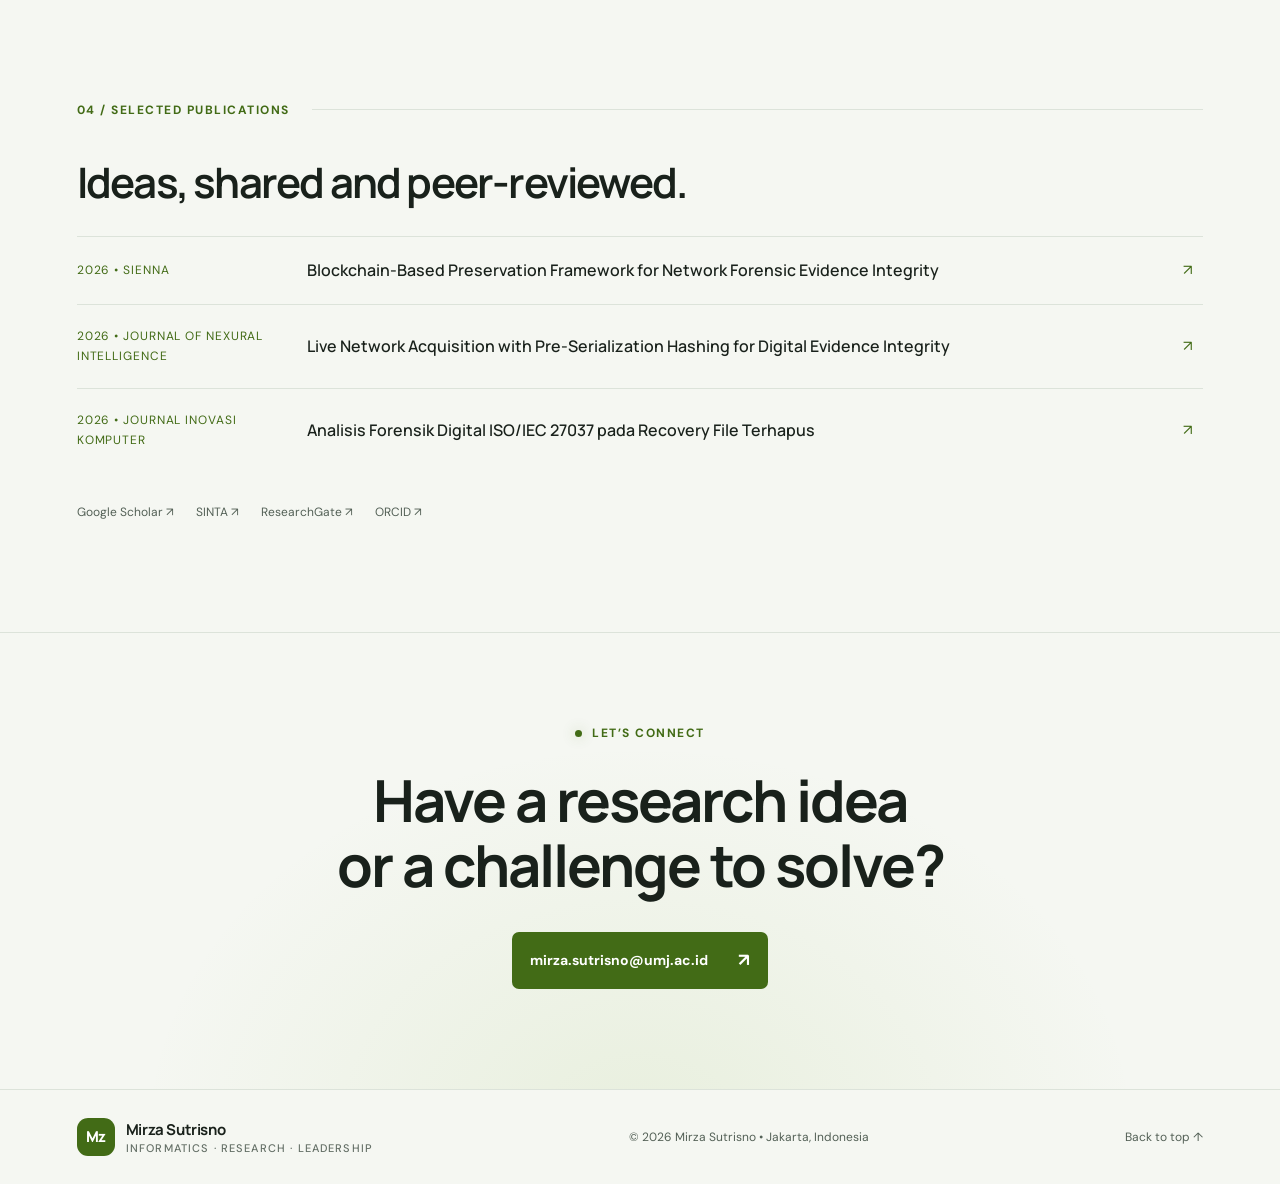
==== commit 9494b8b5: "Refactor publications and closing sections in index.html Updated publication links and section title" ====
--- a/index.html
+++ b/index.html
@@ -7,18 +7,18 @@
 .nav-dropdown>summary{list-style:none;cursor:pointer}
 .nav-dropdown>summary::-webkit-details-marker{display:none}
 .nav-dropdown>summary::after{content:'⌄';margin-left:.35em;font-size:.8em}
-.nav-dropdown-menu{position:absolute;z-index:20;top:100%;left:0;min-width:9rem;padding:.45rem;background:var(--panel,#181a21);border:1px solid var(--line,#30323a);border-radius:.5rem;box-shadow:0 12px 30px #0006}
-.nav-dropdown-menu a{display:block;padding:.6rem .75rem;white-space:nowrap}
+.nav-dropdown-menu{position:absolute;z-index:20;top:100%;left:0;min-width:9rem;padding:.45rem;background:var(--panel,#181a21);border:1px solid var(--line,#30323a);border-radius:.5rem;box-shadow:0 12px 30px #0006;display:flex;flex-direction:column;align-items:stretch}
+.nav-dropdown-menu a{display:block;width:100%;padding:.6rem .75rem;white-space:nowrap}
 .nav-dropdown-menu a:hover,.nav-dropdown-menu a:focus-visible{background:var(--line,#30323a);border-radius:.3rem}
 .hero{padding-top:clamp(2rem,4vw,3.5rem)}
 </style>
 </head>
-<body><header class="top"><a class="brand" href="#home"><span class="brand-mark">Mz</span><span>Mirza Sutrisno<span class="brand-sub">INFORMATICS · RESEARCH · LEADERSHIP</span></span></a><nav><details class="nav-dropdown"><summary>About</summary><div class="nav-dropdown-menu"><a href="#about" data-i="navAbout">About</a><a href="teaching.html" data-i="navTeaching">Teaching</a></div></details><a href="#work" data-i="navWork">Research</a><a href="#experience" data-i="navExperience">Experience</a><a href="#publications" data-i="navPublications">Publications</a></nav><div class="tools"><select id="language" aria-label="Choose language"><option value="en">EN</option><option value="id">ID</option><option value="ar">عربي</option></select><a class="contact-btn" href="mailto:mirza.sutrisno@umj.ac.id" data-i="contact">Get in touch ↗</a><button class="menu" aria-label="Open menu">☰</button></div></header>
-<main id="home"><section class="hero"><div class="hero-copy"><div class="eyebrow"><span class="dot"></span><span data-i="available">ACADEMIC · IT PROJECT LEAD · RESEARCHER</span></div><h1 data-i="headline">Building trust<br>into the <em>digital world.</em></h1><p class="lead" data-i="intro">I’m Mirza — an informatics lecturer and researcher exploring how blockchain, cryptography, and digital forensics can make evidence more trustworthy.</p><div class="hero-actions"><a class="primary" href="#work" data-i="explore">Explore my work <span>↗</span></a><a class="text-link" href="#about" data-i="more">More about me ↓</a></div><div class="metrics"><div><strong>15<span>+</span></strong><small data-i="years">Years across technology & education</small></div><div><strong>3</strong><small data-i="focus">Core research projects</small></div><div><strong>UMJ</strong><small data-i="faculty">Faculty of Engineering</small></div></div></div><div class="hero-art"><div class="orbit orbit-one"></div><div class="orbit orbit-two"></div><div class="portrait"><img src="assets/images/mirza.png" alt="Portrait of Mirza Sutrisno"><span class="portrait-tag">JAKARTA, INDONESIA</span></div><div class="float-card card-a"><span class="card-icon">⌘</span><span>BLOCKCHAIN<br><b>Evidence integrity</b></span></div><div class="float-card card-b"><span class="pulse"></span><span>RESEARCH FOCUS<br><b>Digital forensics</b></span></div><div class="vertical-label">IN PURSUIT OF DIGITAL TRUST</div></div></section>
+<body><header class="top"><a class="brand" href="#home"><span class="brand-mark">Mz</span><span>Mirza Sutrisno<span class="brand-sub">INFORMATICS · RESEARCH · LEADERSHIP</span></span></a><nav><details class="nav-dropdown"><summary>About</summary><div class="nav-dropdown-menu"><a href="#about" data-i="navAbout">About</a><a href="teaching.html" data-i="navTeaching">Teaching</a><a href="supervision.html" data-i="navSupervision">Supervision</a></div></details><a href="#work" data-i="navWork">Research</a><a href="#experience" data-i="navExperience">Experience</a><a href="#publications" data-i="navPublications">Publications</a></nav><div class="tools"><select id="language" aria-label="Choose language"><option value="en">EN</option><option value="id">ID</option><option value="ar">عربي</option></select><a class="contact-btn" href="mailto:mirza.sutrisno@umj.ac.id" data-i="contact">Get in touch ↗</a><button class="menu" aria-label="Open menu">☰</button></div></header>
+<main id="home"><section class="hero"><div class="hero-copy"><div class="eyebrow"><span class="dot"></span><span data-i="available">ACADEMIC · IT PROJECT LEAD · RESEARCHER</span></div><h1 data-i="headline">Building trust<br>into the <em>digital world.</em></h1><p class="lead" data-i="intro">I’m Mirza Sutrisno — an informatics lecturer and researcher exploring how blockchain, cryptography, and digital forensics can make evidence more trustworthy.</p><div class="hero-actions"><a class="primary" href="#work" data-i="explore">Explore my work <span>↗</span></a><a class="text-link" href="#about" data-i="more">More about me ↓</a></div><div class="metrics"><div><strong>15<span>+</span></strong><small data-i="years">Years across technology & education</small></div><div><strong>3</strong><small data-i="focus">Core research projects</small></div><div><strong>UMJ</strong><small data-i="faculty">Faculty of Engineering</small></div></div></div><div class="hero-art"><div class="orbit orbit-one"></div><div class="orbit orbit-two"></div><div class="portrait"><img src="assets/images/mirza.png" alt="Portrait of Mirza Sutrisno"><span class="portrait-tag">JAKARTA, INDONESIA</span></div><div class="float-card card-a"><span class="card-icon">⌘</span><span>BLOCKCHAIN<br><b>Evidence integrity</b></span></div><div class="float-card card-b"><span class="pulse"></span><span>RESEARCH FOCUS<br><b>Digital forensics</b></span></div><div class="vertical-label">IN PURSUIT OF DIGITAL TRUST</div></div></section>
 <section class="ticker"><span>BLOCKCHAIN</span><i>✳</i><span>DIGITAL FORENSICS</span><i>✳</i><span>INFORMATION SECURITY</span><i>✳</i><span>RESEARCH & EDUCATION</span><i>✳</i></section>
 <section class="section about" id="about"><div class="section-label"><span>01 / <span data-i="about">ABOUT</span></span><span class="rule"></span></div><div class="about-grid"><h2 data-i="aboutTitle">Technology is only as strong as the trust behind it.</h2><div><p data-i="aboutText">I work at the intersection of higher education, public-sector technology, and applied research. As a lecturer at Universitas Muhammadiyah Jakarta and an IT project lead, I turn complex technical challenges into practical, accountable systems.</p><p data-i="aboutText2">My current work investigates blockchain-backed evidence provenance, secure network acquisition, and reliable chain-of-custody practices.</p><a class="text-link" href="https://orcid.org/0000-0003-0915-9651" target="_blank" rel="noreferrer">ORCID 0000-0003-0915-9651 ↗</a></div></div></section>
 <section class="section research" id="work"><div class="section-label"><span>02 / <span data-i="research">SELECTED RESEARCH</span></span><span class="rule"></span></div><div class="section-heading"><h2 data-i="researchTitle">Making digital evidence<br>verifiable by design.</h2><p data-i="researchLead">Applied research at the crossroads of cryptography, distributed systems, and forensic practice.</p></div><div class="projects"><article class="project"><div class="project-top"><span>01 • NETWORK FORENSICS</span><span>↗</span></div><div class="project-glyph">⎈</div><h3 data-i="proj1">Blockchain-Based Preservation of Network Forensic Evidence</h3><p data-i="proj1d">A framework combining SHA-256, blockchain provenance, distributed verification, and off-chain storage to strengthen the integrity and traceability of PCAP evidence.</p><div class="chips"><span>SHA-256</span><span>BLOCKCHAIN</span><span>PCAP</span></div></article><article class="project"><div class="project-top"><span>02 • DIGITAL EVIDENCE</span><span>↗</span></div><div class="project-glyph">◌</div><h3 data-i="proj2">WhatsApp Evidence Archive Verification</h3><p data-i="proj2d">A prototype for integrity verification and custody management of evidence archives using smart contracts, manifests, and cryptographic hashes.</p><div class="chips"><span>ETHEREUM</span><span>SOLIDITY</span><span>FORENSICS</span></div></article><article class="project"><div class="project-top"><span>03 • SECURE ACQUISITION</span><span>↗</span></div><div class="project-glyph">◈</div><h3 data-i="proj3">Live Network Acquisition & Pre-Serialization Hashing</h3><p data-i="proj3d">Exploring in-memory hashing before PCAP serialization to minimize evidence exposure and strengthen acquisition integrity.</p><div class="chips"><span>PYTHON</span><span>NETWORKS</span><span>INTEGRITY</span></div></article></div></section>
 <section class="section experience" id="experience"><div class="section-label"><span>03 / <span data-i="journey">PROFESSIONAL JOURNEY</span></span><span class="rule"></span></div><div class="journey-grid"><h2 data-i="journeyTitle">Curiosity, put to work.</h2><div class="timeline"><article><time>2022 — Now</time><div><h3>Lecturer · Informatics Engineering</h3><p>Universitas Muhammadiyah Jakarta · Teaching, research, curriculum development, and academic quality assurance.</p></div></article><article><time>2020 — Now</time><div><h3>IT Project Lead</h3><p>Directorate of Informatics Applications (APTIKA) · Ministry of Communication and Informatics, Republic of Indonesia</p></div></article><article><time>2016 — 2018</time><div><h3>Software Trainer & Business Development</h3><p>PT Aleph Santosa Adiraja</p></div></article><article><time>2008 — 2015</time><div><h3>Educator & Technology Consultant</h3><p>D’Royal Morocco International Islamic School · LPIA</p></div></article></div></div><div class="education"><span data-i="education">EDUCATION</span><b>Doctoral in Informatics · Universitas Ahmad Dahlan <small>Ongoing</small></b><b>Master of Computer Science. Universitas Budi Luhur <small>Graduated 2019</small></b><b>Bachelor of Information Systems. Universitas Mercu Buana <small>Graduated 2013</small></b></div></section>
-<section class="section publications" id="publications"><div class="section-label"><span>04 / <span data-i="pub">SELECTED PUBLICATIONS</span></span><span class="rule"></span></div><h2 data-i="pubTitle">Ideas, shared and peer-reviewed.</h2><a class="publication" href="https://doi.org/10.47637/sieinna.v7i1.2377" target="_blank" rel="noreferrer"><span>2026 • SIEINNA</span><b>Blockchain-Based Preservation Framework for Network Forensic Evidence Integrity</b><i>↗</i></a><a class="publication" href="https://garuda.kemdikbud.go.id/documents/detail/6599410" target="_blank" rel="noreferrer"><span>2026 • JOURNAL OF NEURAL INTEGRATION</span><b>Live Network Acquisition with Pre-Serialization Hashing for Digital Evidence Integrity</b><i>↗</i></a><a class="publication" href="https://doi.org/10.71200/hnkx0k70" target="_blank" rel="noreferrer"><span>2026 • JOURNAL INOVASI KOMPUTER</span><b>Analisis Forensik Digital ISO/IEC 27037 pada Recovery File Terhapus Permana</b><i>↗</i></a><div class="profile-links"><a href="https://scholar.google.com/citations?hl=en&amp;user=tQG1NGcAAAJ" target="_blank" rel="noreferrer">Google Scholar ↗</a><a href="https://sinta.kemdikbud.go.id/authors/profile/6829039/" target="_blank" rel="noreferrer">SINTA ↗</a><a href="https://www.researchgate.net/profile/Mirza-Sutrisno" target="_blank" rel="noreferrer">ResearchGate ↗</a><a href="https://orcid.org/0000-0003-0915-9651" target="_blank" rel="noreferrer">ORCID ↗</a></div></section>
-<section class="closing"><div class="eyebrow"><span class="dot"></span><span data-i="connect">LET’S CONNECT</span></div><h2 data-i="closing">Have a research idea<br>or a challenge to solve?</h2><a href="mailto:mirza.sutrisno@umj.ac.id" class="primary">mirza.sutrisno@umj.ac.id <span>↗</span></a></section></main><footer><a class="brand" href="#home"><span class="brand-mark">MS</span><span>Mirza Sutrisno<span class="brand-sub">INFORMATICS · RESEARCH · LEADERSHIP</span></span></a><span>© <span id="year"></span> Mirza Sutrisno • Jakarta, Indonesia</span><a href="#home" data-i="top">Back to top ↗</a></footer><button id="back-to-top" type="button" aria-label="Scroll back to top" title="Scroll back to top">↗</button></body>
+<section class="section publications" id="publications"><div class="section-label"><span>04 / <span data-i="pub">SELECTED PUBLICATIONS</span></span><span class="rule"></span></div><h2 data-i="pubTitle">Ideas, shared and peer-reviewed.</h2><a class="publication" href="https://doi.org/10.47637/sienna.v7i1.2377" target="_blank" rel="noreferrer"><span>2026 • SIENNA</span><b>Blockchain-Based Preservation Framework for Network Forensic Evidence Integrity</b><i>↗</i></a><a class="publication" href="https://doi.org/10.71200/nexural.v1.i1.262" target="_blank" rel="noreferrer"><span>2026 • JOURNAL OF NEXURAL INTELLIGENCE</span><b>Live Network Acquisition with Pre-Serialization Hashing for Digital Evidence Integrity</b><i>↗</i></a><a class="publication" href="https://doi.org/10.71200/hnkx0k70" target="_blank" rel="noreferrer"><span>2026 • JOURNAL INOVASI KOMPUTER</span><b>Analisis Forensik Digital ISO/IEC 27037 pada Recovery File Terhapus </b><i>↗</i></a><div class="profile-links"><a href="https://scholar.google.com/citations?user=tQG1NGcAAAAJ&hl=en" target="_blank" rel="noreferrer">Google Scholar ↗</a><a href="https://sinta.kemdiktisaintek.go.id/authors/profile/6829039/" target="_blank" rel="noreferrer">SINTA ↗</a><a href="https://www.researchgate.net/profile/Mirza-Sutrisno" target="_blank" rel="noreferrer">ResearchGate ↗</a><a href="https://orcid.org/0000-0003-0915-9651" target="_blank" rel="noreferrer">ORCID ↗</a></div></section>
+<section class="closing"><div class="eyebrow"><span class="dot"></span><span data-i="connect">LET’S CONNECT</span></div><h2 data-i="closing">Have a research idea<br>or a challenge to solve?</h2><a href="mailto:mirza.sutrisno@umj.ac.id" class="primary">mirza.sutrisno@umj.ac.id <span>↗</span></a></section></main><footer><a class="brand" href="#home"><span class="brand-mark">Mz</span><span>Mirza Sutrisno<span class="brand-sub">INFORMATICS · RESEARCH · LEADERSHIP</span></span></a><span>© <span id="year"></span> Mirza Sutrisno • Jakarta, Indonesia</span><a href="#home" data-i="top">Back to top ↗</a></footer><button id="back-to-top" type="button" aria-label="Scroll back to top" title="Scroll back to top">↗</button></body>
 </html>
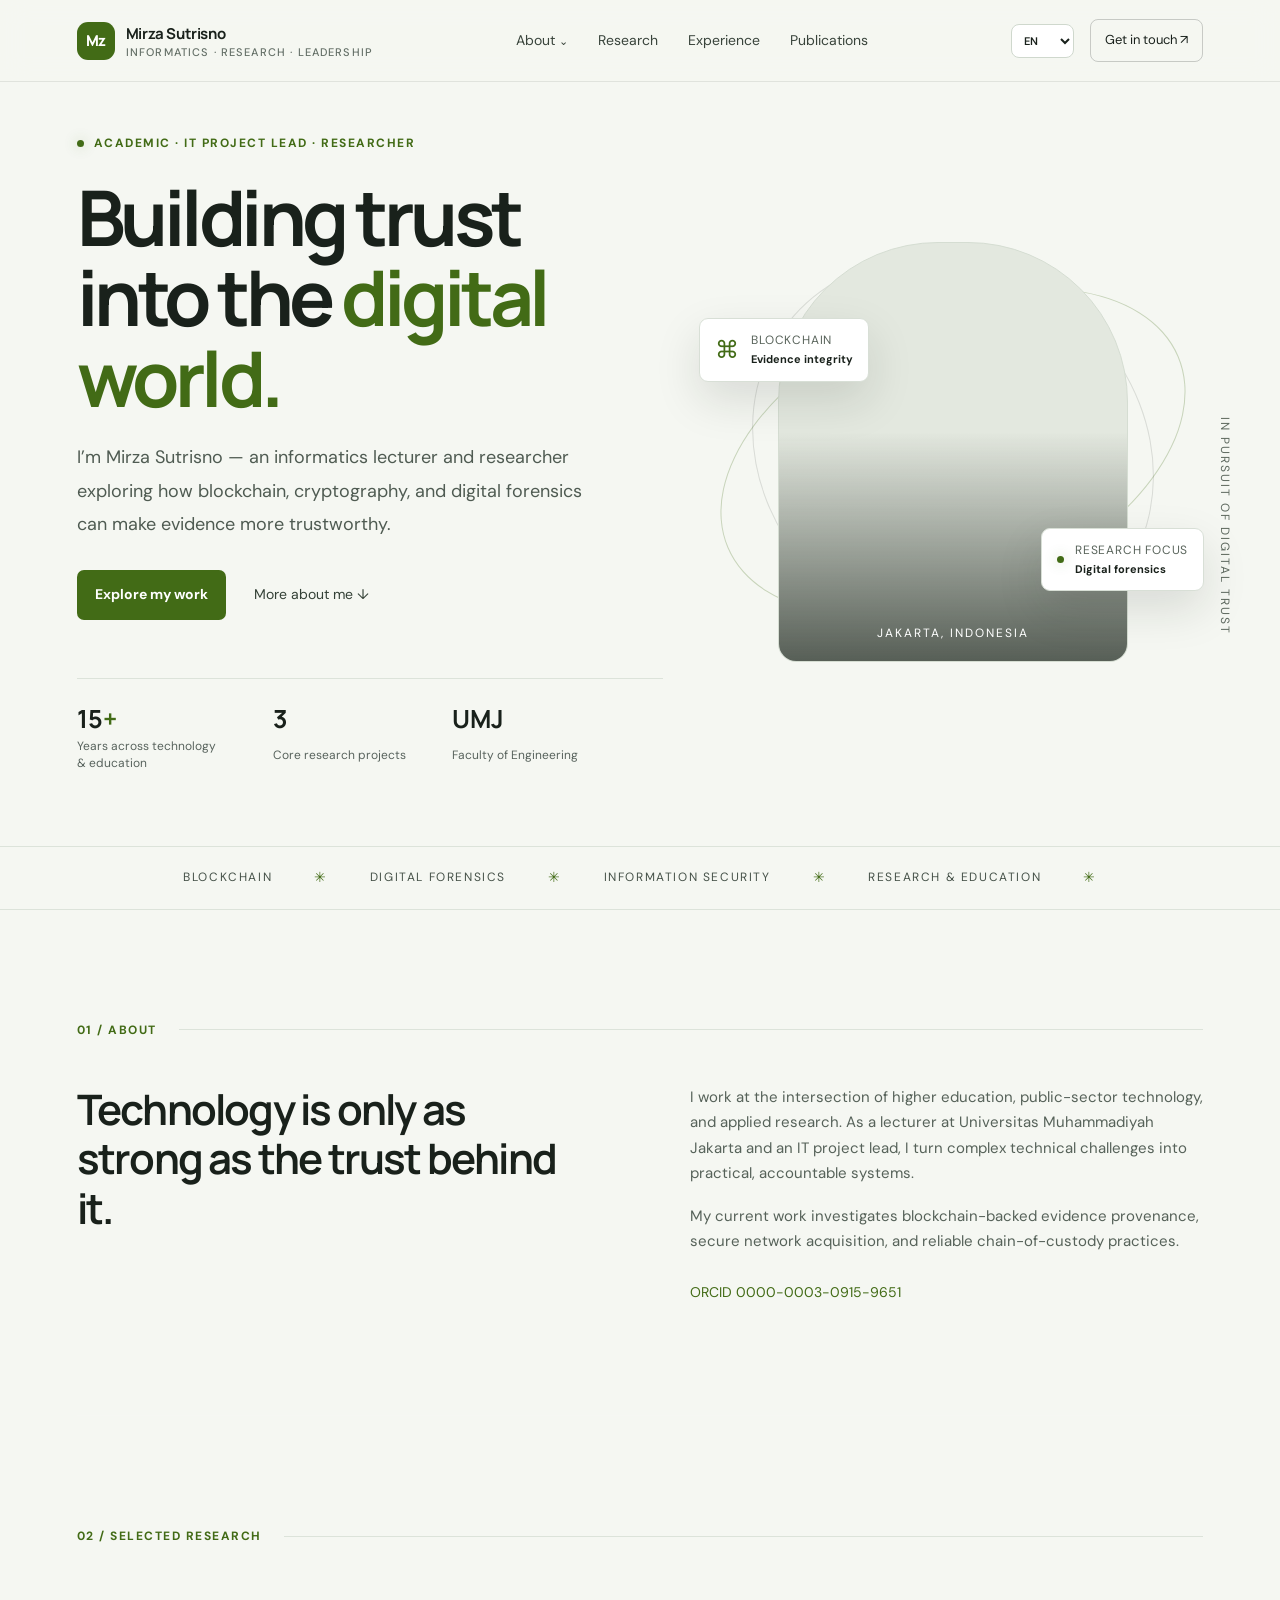
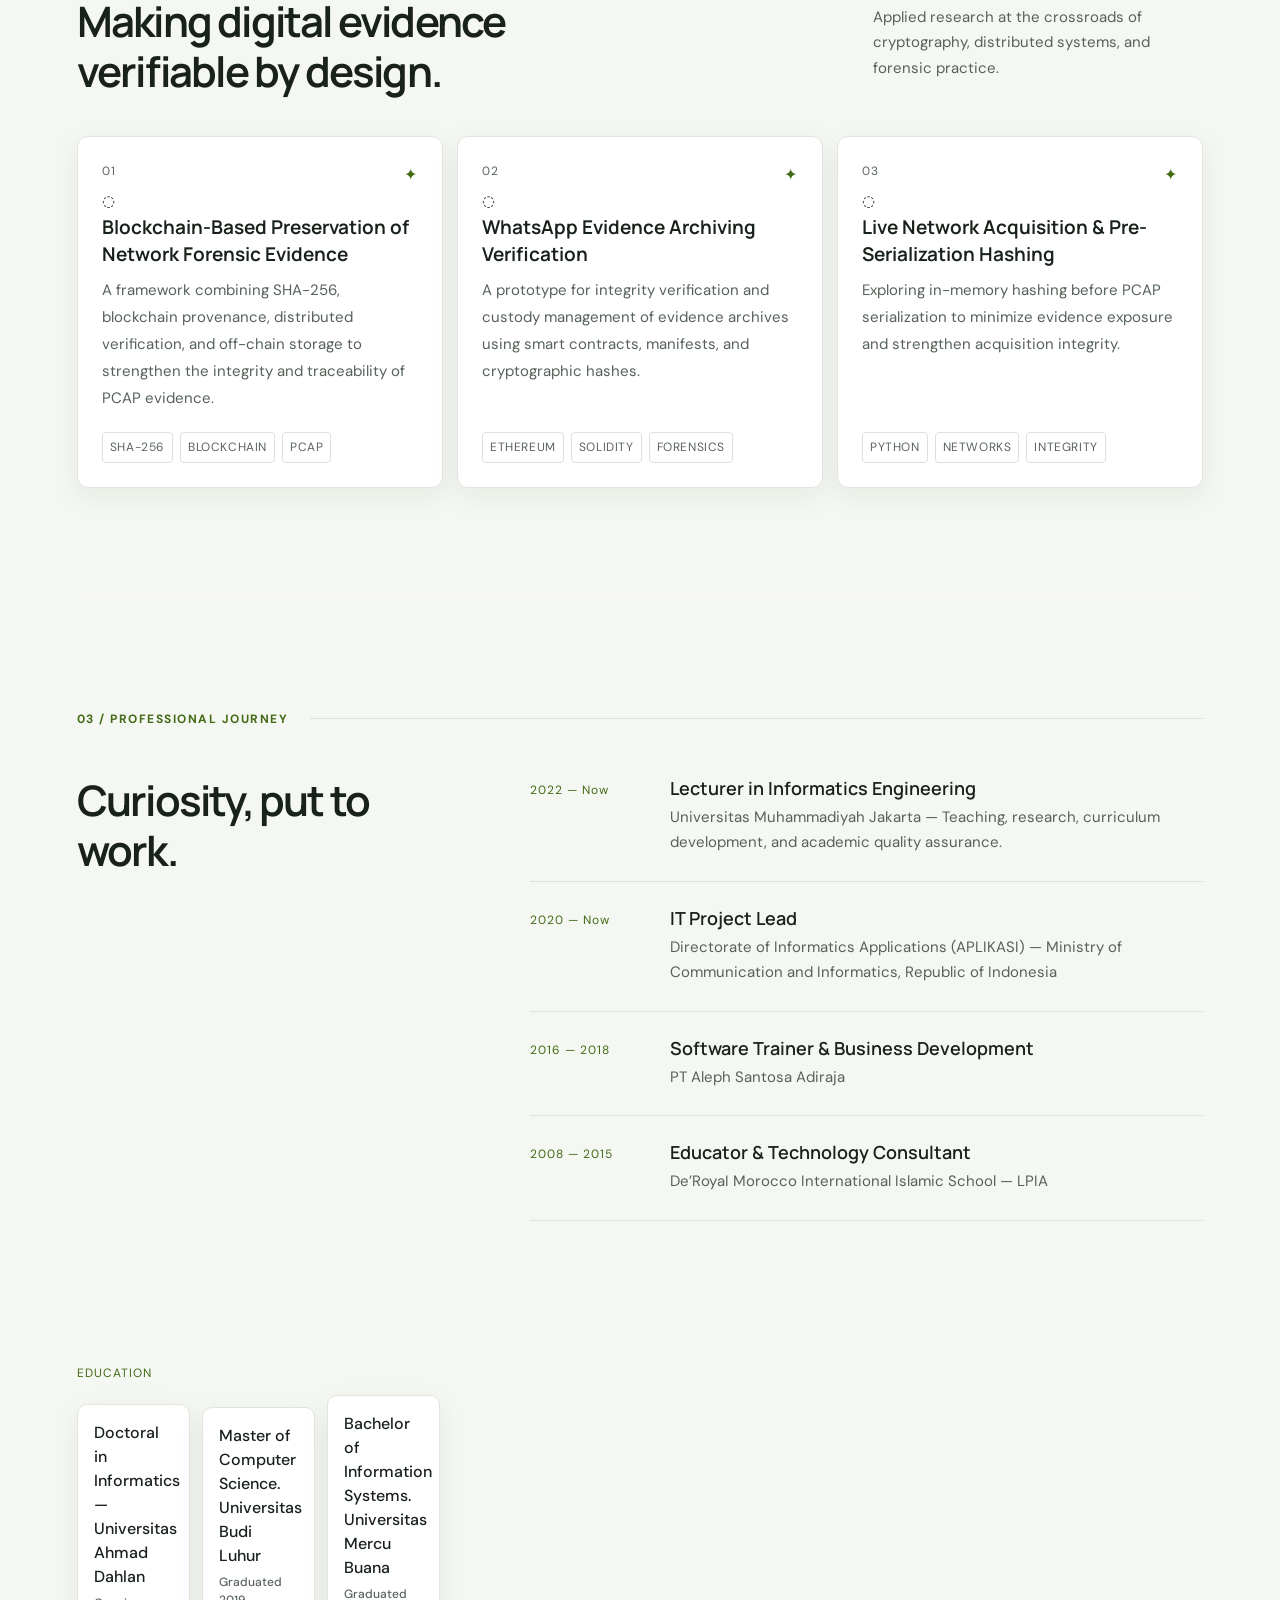
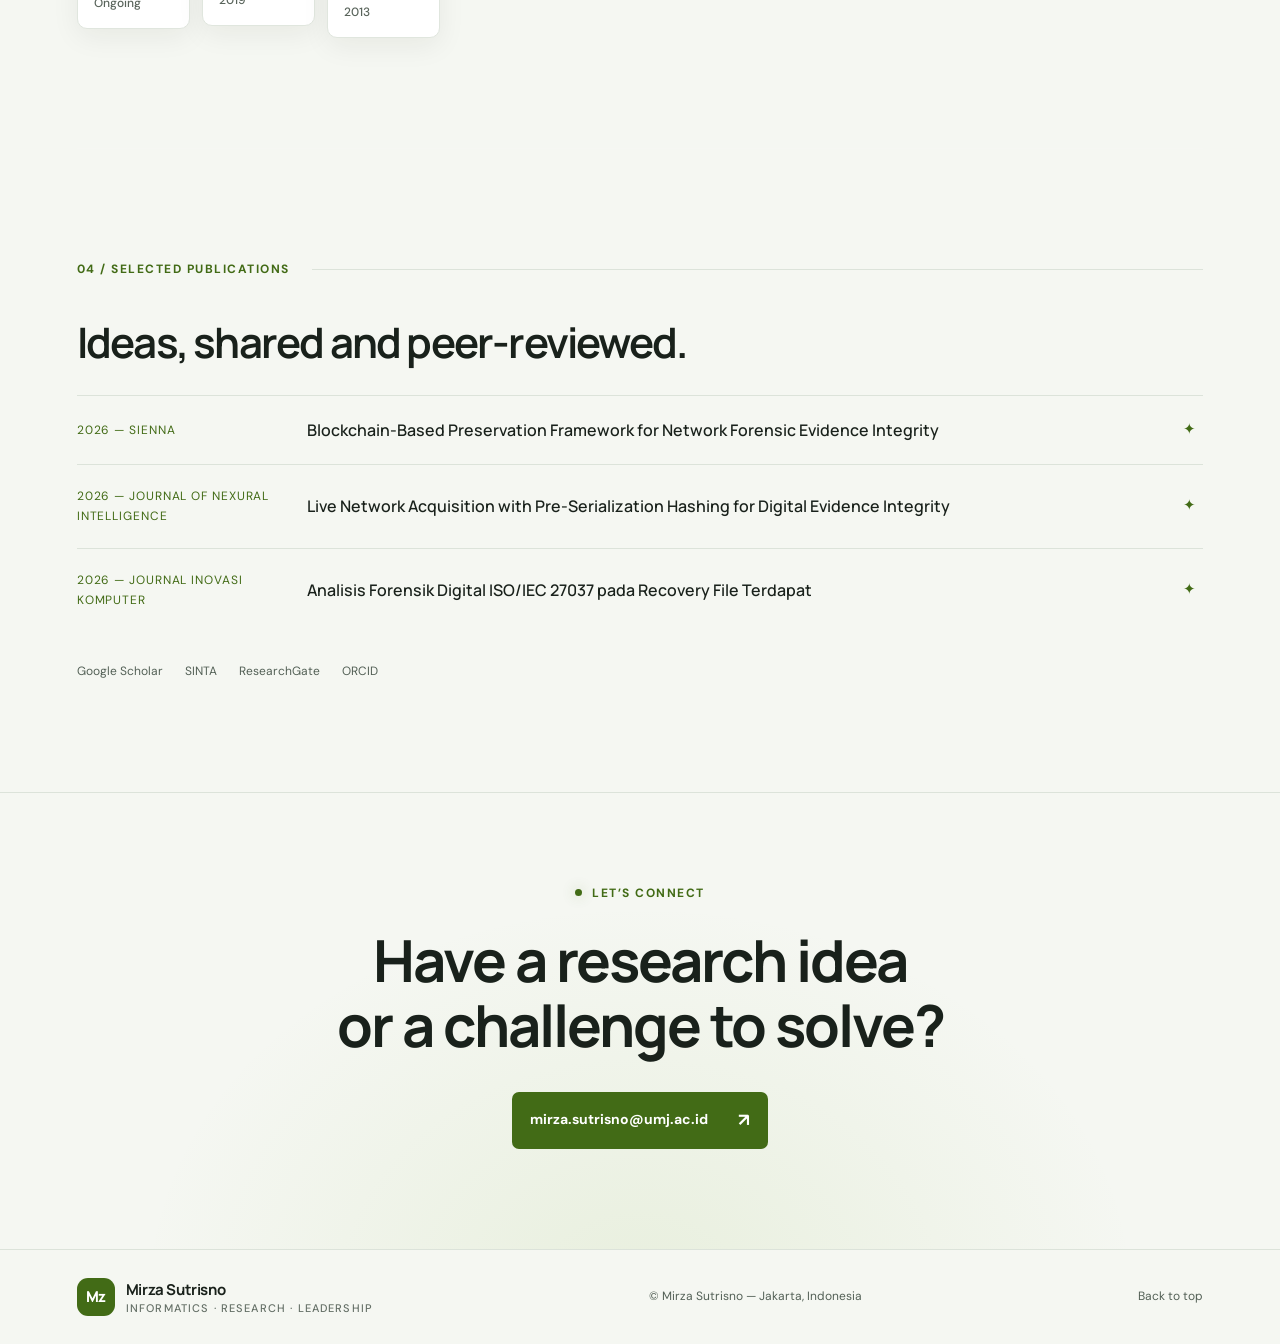
==== commit a3ebe451: "Switch the main portfolio hero image to a YouTube Shorts embed for live deployment" ====
--- a/index.html
+++ b/index.html
@@ -11,14 +11,16 @@
 .nav-dropdown-menu a{display:block;width:100%;padding:.6rem .75rem;white-space:nowrap}
 .nav-dropdown-menu a:hover,.nav-dropdown-menu a:focus-visible{background:var(--line,#30323a);border-radius:.3rem}
 .hero{padding-top:clamp(2rem,4vw,3.5rem)}
+.portrait iframe{display:block;width:100%;height:100%;border:0;border-radius:22px;overflow:hidden;box-shadow:0 0 0 1px rgba(255,255,255,.08)}
 </style>
 </head>
 <body><header class="top"><a class="brand" href="#home"><span class="brand-mark">Mz</span><span>Mirza Sutrisno<span class="brand-sub">INFORMATICS · RESEARCH · LEADERSHIP</span></span></a><nav><details class="nav-dropdown"><summary>About</summary><div class="nav-dropdown-menu"><a href="#about" data-i="navAbout">About</a><a href="teaching.html" data-i="navTeaching">Teaching</a><a href="supervision.html" data-i="navSupervision">Supervision</a></div></details><a href="#work" data-i="navWork">Research</a><a href="#experience" data-i="navExperience">Experience</a><a href="#publications" data-i="navPublications">Publications</a></nav><div class="tools"><select id="language" aria-label="Choose language"><option value="en">EN</option><option value="id">ID</option><option value="ar">عربي</option></select><a class="contact-btn" href="mailto:mirza.sutrisno@umj.ac.id" data-i="contact">Get in touch ↗</a><button class="menu" aria-label="Open menu">☰</button></div></header>
-<main id="home"><section class="hero"><div class="hero-copy"><div class="eyebrow"><span class="dot"></span><span data-i="available">ACADEMIC · IT PROJECT LEAD · RESEARCHER</span></div><h1 data-i="headline">Building trust<br>into the <em>digital world.</em></h1><p class="lead" data-i="intro">I’m Mirza Sutrisno — an informatics lecturer and researcher exploring how blockchain, cryptography, and digital forensics can make evidence more trustworthy.</p><div class="hero-actions"><a class="primary" href="#work" data-i="explore">Explore my work <span>↗</span></a><a class="text-link" href="#about" data-i="more">More about me ↓</a></div><div class="metrics"><div><strong>15<span>+</span></strong><small data-i="years">Years across technology & education</small></div><div><strong>3</strong><small data-i="focus">Core research projects</small></div><div><strong>UMJ</strong><small data-i="faculty">Faculty of Engineering</small></div></div></div><div class="hero-art"><div class="orbit orbit-one"></div><div class="orbit orbit-two"></div><div class="portrait"><img src="assets/images/mirza.png" alt="Portrait of Mirza Sutrisno"><span class="portrait-tag">JAKARTA, INDONESIA</span></div><div class="float-card card-a"><span class="card-icon">⌘</span><span>BLOCKCHAIN<br><b>Evidence integrity</b></span></div><div class="float-card card-b"><span class="pulse"></span><span>RESEARCH FOCUS<br><b>Digital forensics</b></span></div><div class="vertical-label">IN PURSUIT OF DIGITAL TRUST</div></div></section>
+<main id="home"><section class="hero"><div class="hero-copy"><div class="eyebrow"><span class="dot"></span><span data-i="available">ACADEMIC · IT PROJECT LEAD · RESEARCHER</span></div><h1 data-i="headline">Building trust<br>into the <em>digital world.</em></h1><p class="lead" data-i="intro">I’m Mirza Sutrisno — an informatics lecturer and researcher exploring how blockchain, cryptography, and digital forensics can make evidence more trustworthy.</p><div class="hero-actions"><a class="primary" href="#work" data-i="explore">Explore my work <span>↗</span></a><a class="text-link" href="#about" data-i="more">More about me ↓</a></div><div class="metrics"><div><strong>15<span>+</span></strong><small data-i="years">Years across technology & education</small></div><div><strong>3</strong><small data-i="focus">Core research projects</small></div><div><strong>UMJ</strong><small data-i="faculty">Faculty of Engineering</small></div></div></div><div class="hero-art"><div class="orbit orbit-one"></div><div class="orbit orbit-two"></div><div class="portrait"><iframe src="https://www.youtube.com/embed/UNxpGDMls2I?rel=0&modestbranding=1" title="Mirza Sutrisno video" allow="accelerometer; autoplay; clipboard-write; encrypted-media; gyroscope; picture-in-picture; web-share" referrerpolicy="strict-origin-when-cross-origin" allowfullscreen></iframe><span class="portrait-tag">JAKARTA, INDONESIA</span></div><div class="float-card card-a"><span class="card-icon">⌘</span><span>BLOCKCHAIN<br><b>Evidence integrity</b></span></div><div class="float-card card-b"><span class="pulse"></span><span>RESEARCH FOCUS<br><b>Digital forensics</b></span></div><div class="vertical-label">IN PURSUIT OF DIGITAL TRUST</div></div></section>
 <section class="ticker"><span>BLOCKCHAIN</span><i>✳</i><span>DIGITAL FORENSICS</span><i>✳</i><span>INFORMATION SECURITY</span><i>✳</i><span>RESEARCH & EDUCATION</span><i>✳</i></section>
-<section class="section about" id="about"><div class="section-label"><span>01 / <span data-i="about">ABOUT</span></span><span class="rule"></span></div><div class="about-grid"><h2 data-i="aboutTitle">Technology is only as strong as the trust behind it.</h2><div><p data-i="aboutText">I work at the intersection of higher education, public-sector technology, and applied research. As a lecturer at Universitas Muhammadiyah Jakarta and an IT project lead, I turn complex technical challenges into practical, accountable systems.</p><p data-i="aboutText2">My current work investigates blockchain-backed evidence provenance, secure network acquisition, and reliable chain-of-custody practices.</p><a class="text-link" href="https://orcid.org/0000-0003-0915-9651" target="_blank" rel="noreferrer">ORCID 0000-0003-0915-9651 ↗</a></div></div></section>
-<section class="section research" id="work"><div class="section-label"><span>02 / <span data-i="research">SELECTED RESEARCH</span></span><span class="rule"></span></div><div class="section-heading"><h2 data-i="researchTitle">Making digital evidence<br>verifiable by design.</h2><p data-i="researchLead">Applied research at the crossroads of cryptography, distributed systems, and forensic practice.</p></div><div class="projects"><article class="project"><div class="project-top"><span>01 • NETWORK FORENSICS</span><span>↗</span></div><div class="project-glyph">⎈</div><h3 data-i="proj1">Blockchain-Based Preservation of Network Forensic Evidence</h3><p data-i="proj1d">A framework combining SHA-256, blockchain provenance, distributed verification, and off-chain storage to strengthen the integrity and traceability of PCAP evidence.</p><div class="chips"><span>SHA-256</span><span>BLOCKCHAIN</span><span>PCAP</span></div></article><article class="project"><div class="project-top"><span>02 • DIGITAL EVIDENCE</span><span>↗</span></div><div class="project-glyph">◌</div><h3 data-i="proj2">WhatsApp Evidence Archive Verification</h3><p data-i="proj2d">A prototype for integrity verification and custody management of evidence archives using smart contracts, manifests, and cryptographic hashes.</p><div class="chips"><span>ETHEREUM</span><span>SOLIDITY</span><span>FORENSICS</span></div></article><article class="project"><div class="project-top"><span>03 • SECURE ACQUISITION</span><span>↗</span></div><div class="project-glyph">◈</div><h3 data-i="proj3">Live Network Acquisition & Pre-Serialization Hashing</h3><p data-i="proj3d">Exploring in-memory hashing before PCAP serialization to minimize evidence exposure and strengthen acquisition integrity.</p><div class="chips"><span>PYTHON</span><span>NETWORKS</span><span>INTEGRITY</span></div></article></div></section>
-<section class="section experience" id="experience"><div class="section-label"><span>03 / <span data-i="journey">PROFESSIONAL JOURNEY</span></span><span class="rule"></span></div><div class="journey-grid"><h2 data-i="journeyTitle">Curiosity, put to work.</h2><div class="timeline"><article><time>2022 — Now</time><div><h3>Lecturer · Informatics Engineering</h3><p>Universitas Muhammadiyah Jakarta · Teaching, research, curriculum development, and academic quality assurance.</p></div></article><article><time>2020 — Now</time><div><h3>IT Project Lead</h3><p>Directorate of Informatics Applications (APTIKA) · Ministry of Communication and Informatics, Republic of Indonesia</p></div></article><article><time>2016 — 2018</time><div><h3>Software Trainer & Business Development</h3><p>PT Aleph Santosa Adiraja</p></div></article><article><time>2008 — 2015</time><div><h3>Educator & Technology Consultant</h3><p>D’Royal Morocco International Islamic School · LPIA</p></div></article></div></div><div class="education"><span data-i="education">EDUCATION</span><b>Doctoral in Informatics · Universitas Ahmad Dahlan <small>Ongoing</small></b><b>Master of Computer Science. Universitas Budi Luhur <small>Graduated 2019</small></b><b>Bachelor of Information Systems. Universitas Mercu Buana <small>Graduated 2013</small></b></div></section>
-<section class="section publications" id="publications"><div class="section-label"><span>04 / <span data-i="pub">SELECTED PUBLICATIONS</span></span><span class="rule"></span></div><h2 data-i="pubTitle">Ideas, shared and peer-reviewed.</h2><a class="publication" href="https://doi.org/10.47637/sienna.v7i1.2377" target="_blank" rel="noreferrer"><span>2026 • SIENNA</span><b>Blockchain-Based Preservation Framework for Network Forensic Evidence Integrity</b><i>↗</i></a><a class="publication" href="https://doi.org/10.71200/nexural.v1.i1.262" target="_blank" rel="noreferrer"><span>2026 • JOURNAL OF NEXURAL INTELLIGENCE</span><b>Live Network Acquisition with Pre-Serialization Hashing for Digital Evidence Integrity</b><i>↗</i></a><a class="publication" href="https://doi.org/10.71200/hnkx0k70" target="_blank" rel="noreferrer"><span>2026 • JOURNAL INOVASI KOMPUTER</span><b>Analisis Forensik Digital ISO/IEC 27037 pada Recovery File Terhapus </b><i>↗</i></a><div class="profile-links"><a href="https://scholar.google.com/citations?user=tQG1NGcAAAAJ&hl=en" target="_blank" rel="noreferrer">Google Scholar ↗</a><a href="https://sinta.kemdiktisaintek.go.id/authors/profile/6829039/" target="_blank" rel="noreferrer">SINTA ↗</a><a href="https://www.researchgate.net/profile/Mirza-Sutrisno" target="_blank" rel="noreferrer">ResearchGate ↗</a><a href="https://orcid.org/0000-0003-0915-9651" target="_blank" rel="noreferrer">ORCID ↗</a></div></section>
-<section class="closing"><div class="eyebrow"><span class="dot"></span><span data-i="connect">LET’S CONNECT</span></div><h2 data-i="closing">Have a research idea<br>or a challenge to solve?</h2><a href="mailto:mirza.sutrisno@umj.ac.id" class="primary">mirza.sutrisno@umj.ac.id <span>↗</span></a></section></main><footer><a class="brand" href="#home"><span class="brand-mark">Mz</span><span>Mirza Sutrisno<span class="brand-sub">INFORMATICS · RESEARCH · LEADERSHIP</span></span></a><span>© <span id="year"></span> Mirza Sutrisno • Jakarta, Indonesia</span><a href="#home" data-i="top">Back to top ↗</a></footer><button id="back-to-top" type="button" aria-label="Scroll back to top" title="Scroll back to top">↗</button></body>
+<section class="section about" id="about"><div class="section-label"><span>01 / <span data-i="about">ABOUT</span></span><span class="rule"></span></div><div class="about-grid"><h2 data-i="aboutTitle">Technology is only as strong as the trust behind it.</h2><div><p data-i="aboutText">I work at the intersection of higher education, public-sector technology, and applied research. As a lecturer at Universitas Muhammadiyah Jakarta and an IT project lead, I turn complex technical challenges into practical, accountable systems.</p><p data-i="aboutText2">My current work investigates blockchain-backed evidence provenance, secure network acquisition, and reliable chain-of-custody practices.</p><a class="text-link" href="https://orcid.org/0000-0003-0915-9651" target="_blank" rel="noreferrer">ORCID 0000-0003-0915-9651</a></div></div></section>
+<section class="section research" id="work"><div class="section-label"><span>02 / <span data-i="research">SELECTED RESEARCH</span></span><span class="rule"></span></div><div class="section-heading"><h2 data-i="researchTitle">Making digital evidence<br>verifiable by design.</h2><p data-i="researchLead">Applied research at the crossroads of cryptography, distributed systems, and forensic practice.</p></div><div class="projects"><article class="project"><div class="project-top"><span>01</span><span>✦</span></div><div class="project-graph">◌</div><h3 data-i="proj1">Blockchain-Based Preservation of Network Forensic Evidence</h3><p data-i="proj1d">A framework combining SHA-256, blockchain provenance, distributed verification, and off-chain storage to strengthen the integrity and traceability of PCAP evidence.</p><div class="chips"><span>SHA-256</span><span>BLOCKCHAIN</span><span>PCAP</span></div></article><article class="project"><div class="project-top"><span>02</span><span>✦</span></div><div class="project-graph">◌</div><h3 data-i="proj2">WhatsApp Evidence Archiving Verification</h3><p data-i="proj2d">A prototype for integrity verification and custody management of evidence archives using smart contracts, manifests, and cryptographic hashes.</p><div class="chips"><span>ETHEREUM</span><span>SOLIDITY</span><span>FORENSICS</span></div></article><article class="project"><div class="project-top"><span>03</span><span>✦</span></div><div class="project-graph">◌</div><h3 data-i="proj3">Live Network Acquisition & Pre-Serialization Hashing</h3><p data-i="proj3d">Exploring in-memory hashing before PCAP serialization to minimize evidence exposure and strengthen acquisition integrity.</p><div class="chips"><span>PYTHON</span><span>NETWORKS</span><span>INTEGRITY</span></div></article></div></section>
+<section class="section experience" id="experience"><div class="section-label"><span>03 / <span data-i="journey">PROFESSIONAL JOURNEY</span></span><span class="rule"></span></div><div class="journey-grid"><h2 data-i="journeyTitle">Curiosity, put to work.</h2><div class="timeline"><article><time>2022 — Now</time><div><h3>Lecturer in Informatics Engineering</h3><p>Universitas Muhammadiyah Jakarta — Teaching, research, curriculum development, and academic quality assurance.</p></div></article><article><time>2020 — Now</time><div><h3>IT Project Lead</h3><p>Directorate of Informatics Applications (APLIKASI) — Ministry of Communication and Informatics, Republic of Indonesia</p></div></article><article><time>2016 — 2018</time><div><h3>Software Trainer & Business Development</h3><p>PT Aleph Santosa Adiraja</p></div></article><article><time>2008 — 2015</time><div><h3>Educator & Technology Consultant</h3><p>De’RoyaI Morocco International Islamic School — LPIA</p></div></article></div><div class="education"><span data-i="education">EDUCATION</span><b>Doctoral in Informatics — Universitas Ahmad Dahlan <small>Ongoing</small></b><b>Master of Computer Science. Universitas Budi Luhur <small>Graduated 2019</small></b><b>Bachelor of Information Systems. Universitas Mercu Buana <small>Graduated 2013</small></b></div></div></section>
+<section class="section publications" id="publications"><div class="section-label"><span>04 / <span data-i="pub">SELECTED PUBLICATIONS</span></span><span class="rule"></span></div><h2 data-i="pubTitle">Ideas, shared and peer-reviewed.</h2><a class="publication" href="https://doi.org/10.47637/sienna.v7i1.2377" target="_blank" rel="noreferrer"><span>2026 — SIENNA</span><b>Blockchain-Based Preservation Framework for Network Forensic Evidence Integrity</b><i>✦</i></a><a class="publication" href="https://doi.org/10.71200/nexural.v1.i1.262" target="_blank" rel="noreferrer"><span>2026 — JOURNAL OF NEXURAL INTELLIGENCE</span><b>Live Network Acquisition with Pre-Serialization Hashing for Digital Evidence Integrity</b><i>✦</i></a><a class="publication" href="https://doi.org/10.71200/hnkx0k70" target="_blank" rel="noreferrer"><span>2026 — JOURNAL INOVASI KOMPUTER</span><b>Analisis Forensik Digital ISO/IEC 27037 pada Recovery File Terdapat</b><i>✦</i></a><div class="profile-links"><a href="https://scholar.google.com/citations?user=tQG1NGcAAAAJ&hl=en" target="_blank" rel="noreferrer">Google Scholar</a><a href="https://sinta.kemdikbud.go.id/authors/profile/6829039/" target="_blank" rel="noreferrer">SINTA</a><a href="https://www.researchgate.net/profile/Mirza-Sutrisno" target="_blank" rel="noreferrer">ResearchGate</a><a href="https://orcid.org/0000-0003-0915-9651" target="_blank" rel="noreferrer">ORCID</a></div></section>
+<section class="closing"><div class="eyebrow"><span class="dot"></span><span data-i="connect">LET’S CONNECT</span></div><h2 data-i="closing">Have a research idea<br>or a challenge to solve?</h2><a href="mailto:mirza.sutrisno@umj.ac.id" class="primary">mirza.sutrisno@umj.ac.id <span>↗</span></a></section>
+</main><footer><a class="brand" href="#home"><span class="brand-mark">Mz</span><span>Mirza Sutrisno<span class="brand-sub">INFORMATICS · RESEARCH · LEADERSHIP</span></span></a><span>© <span id="year"></span> Mirza Sutrisno — Jakarta, Indonesia</span><a href="#home" data-i="top">Back to top ↗</a></footer><button id="back-to-top" type="button" aria-label="Scroll back to top" title="Scroll back to top">↗</button></body>
 </html>
